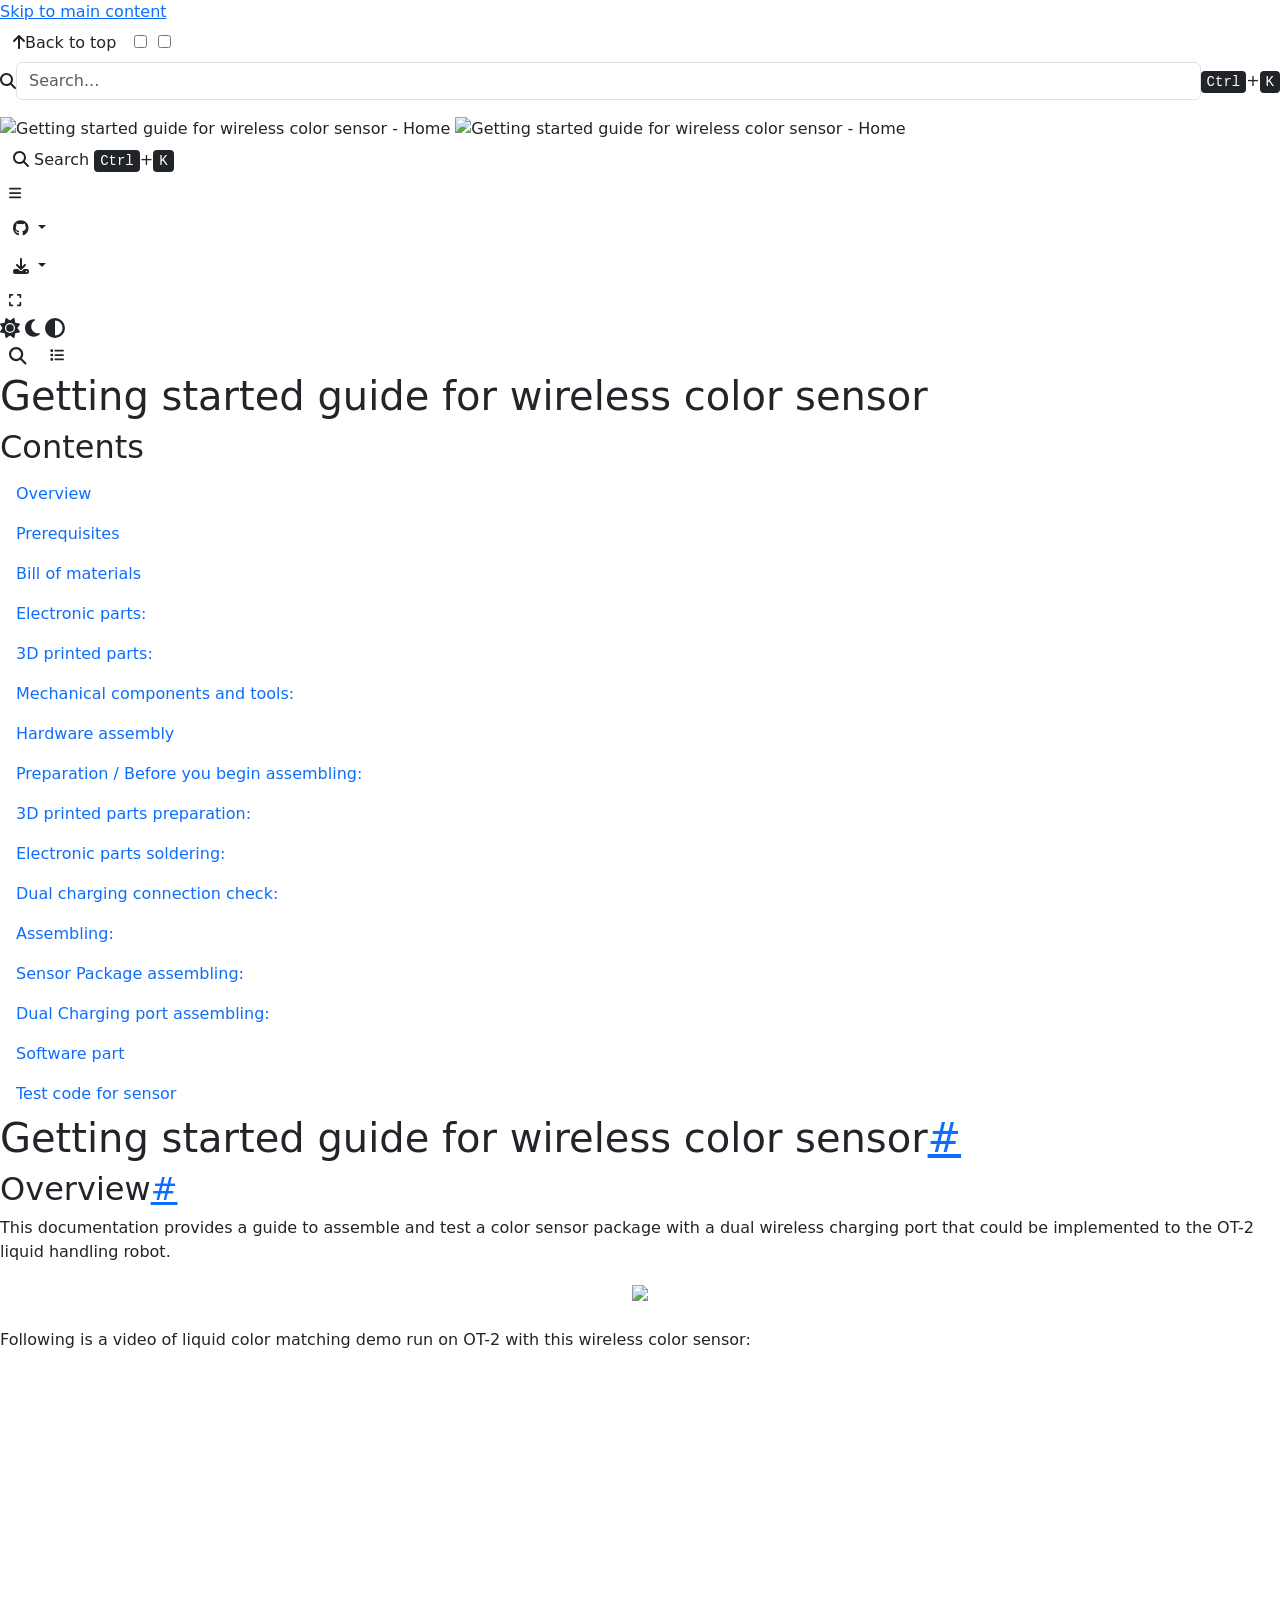
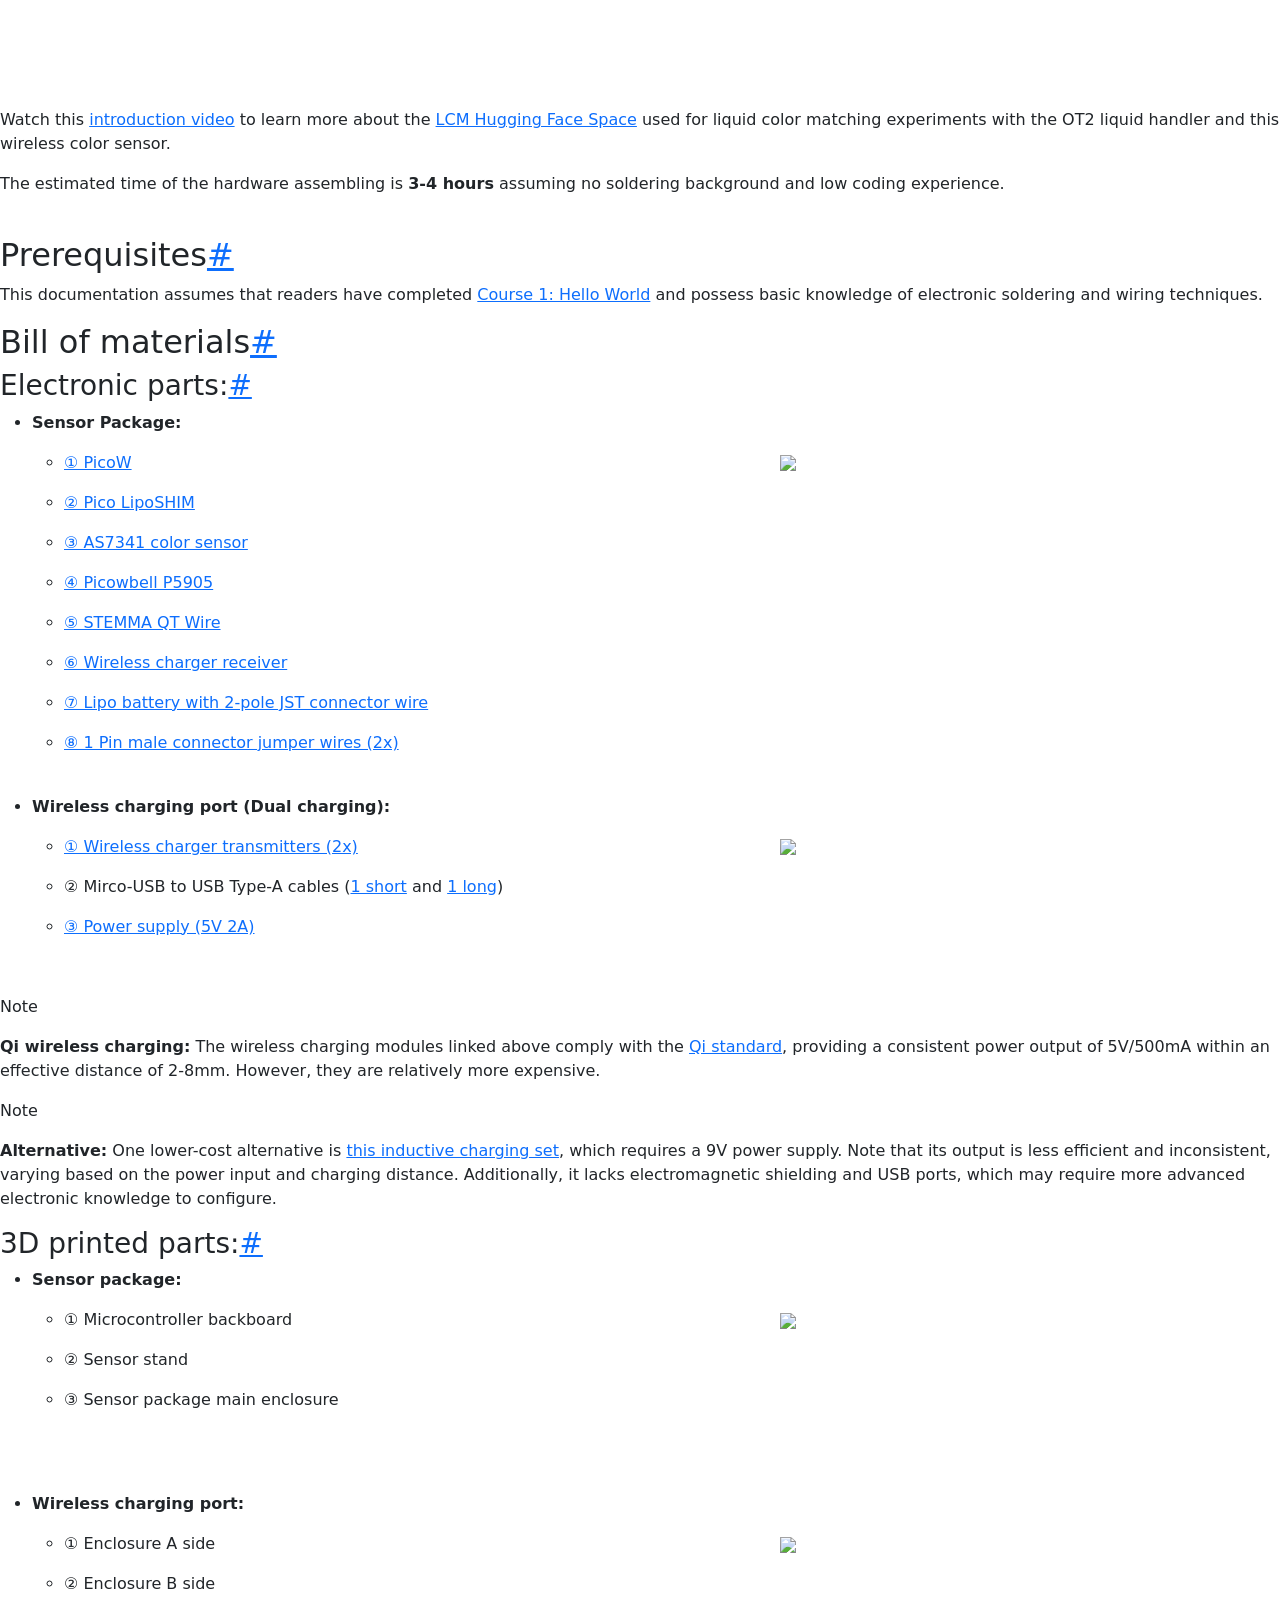
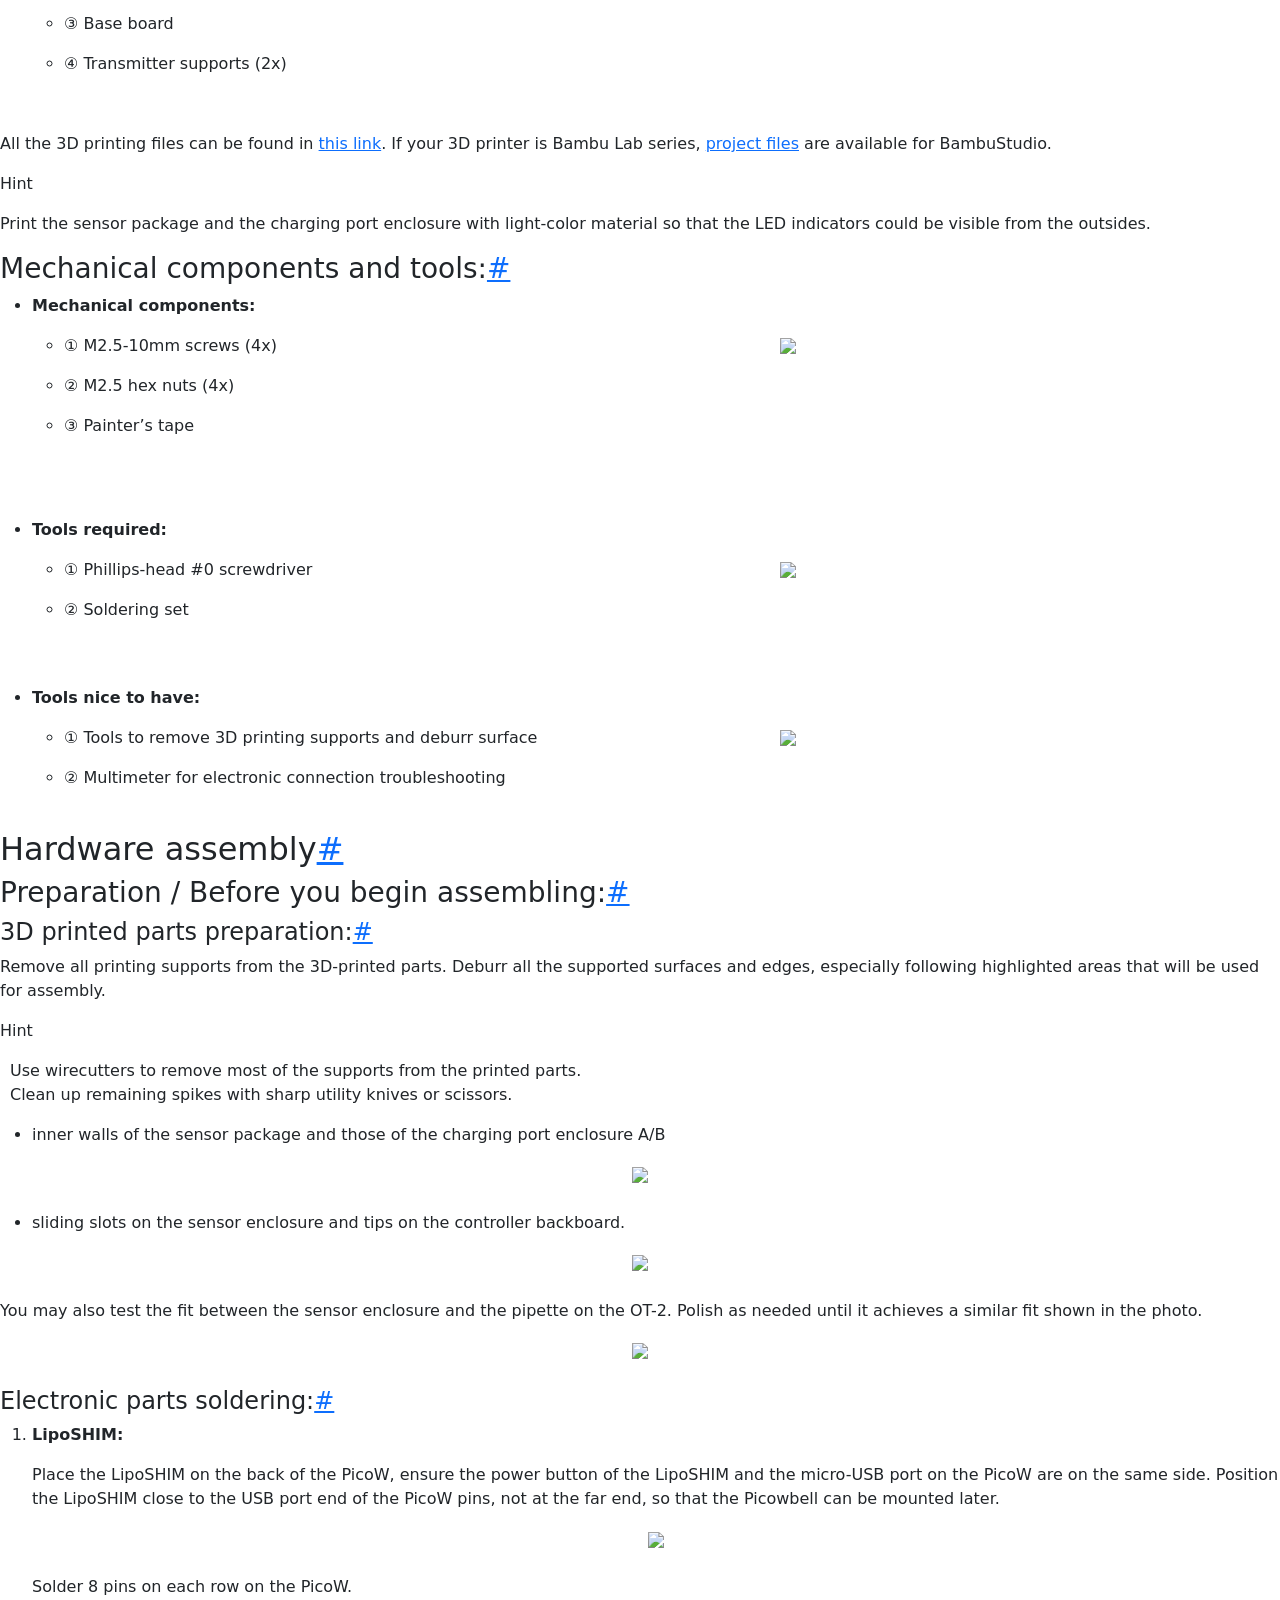
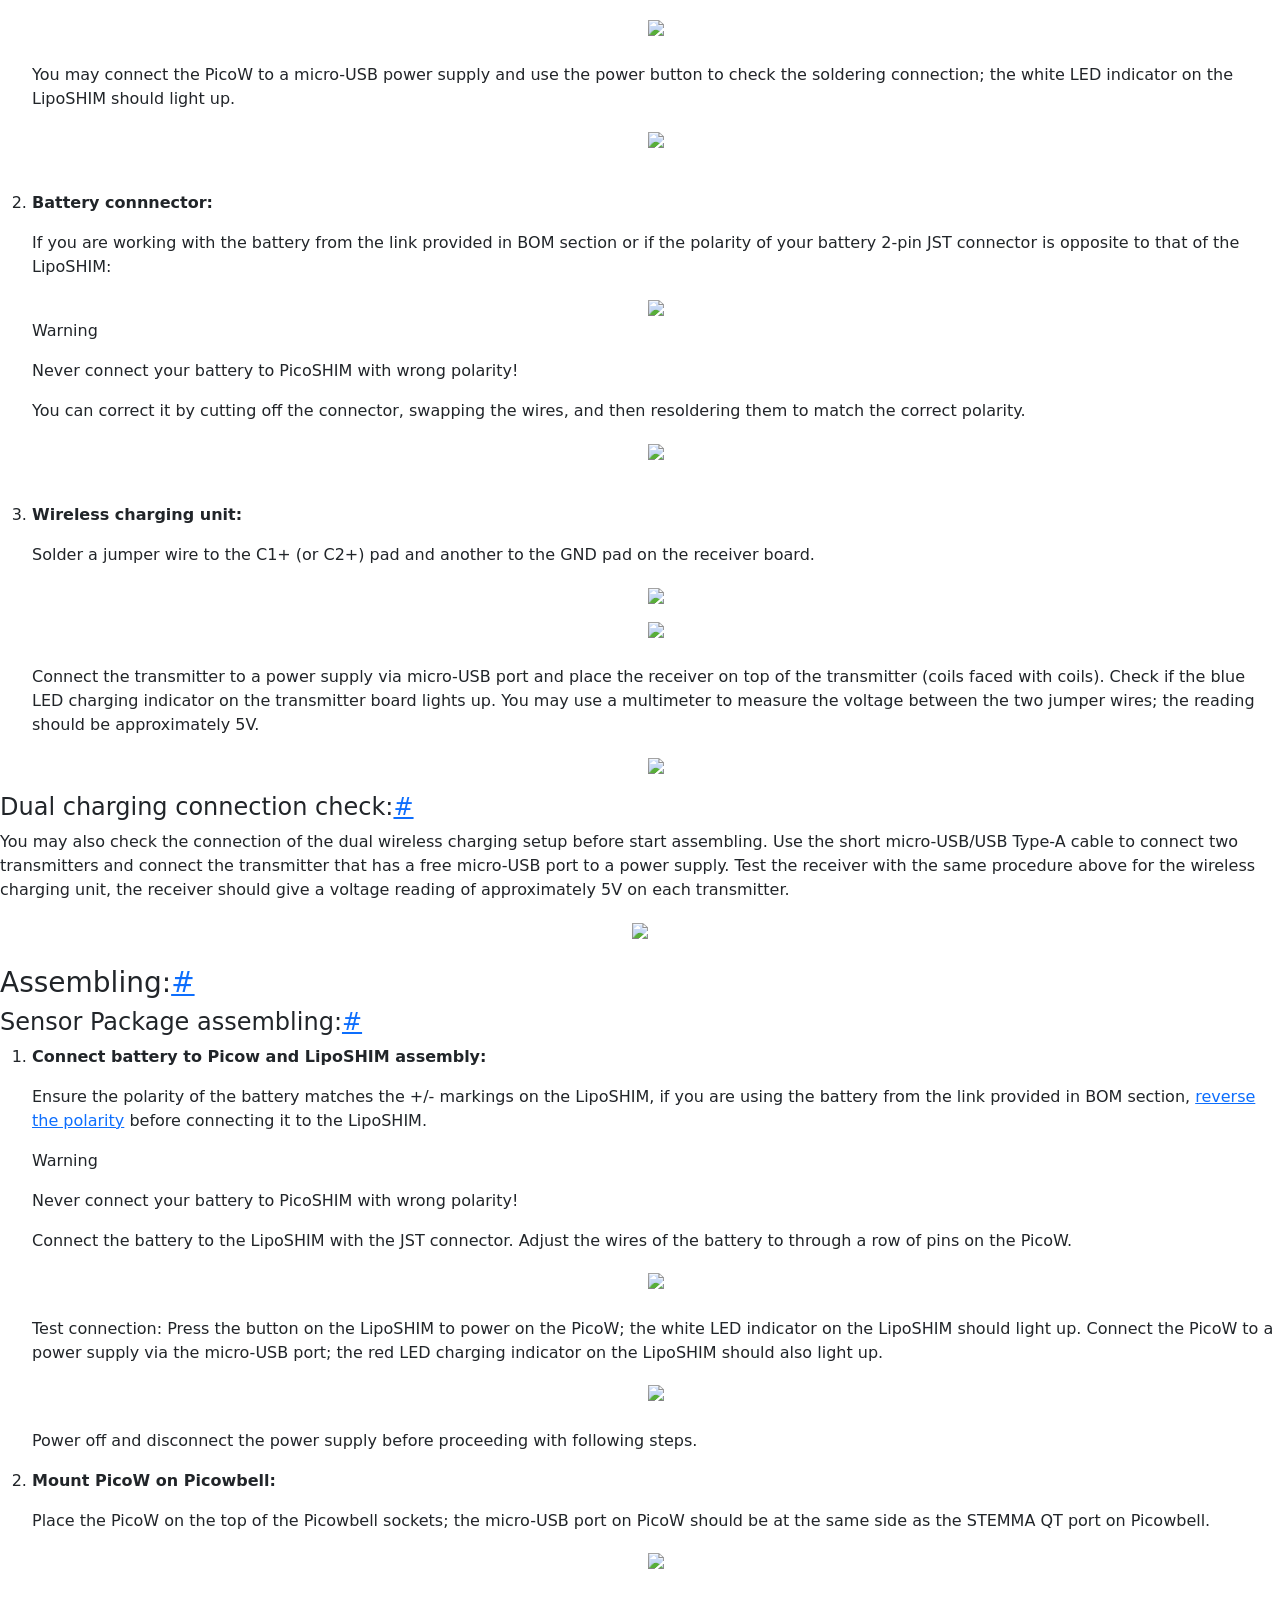
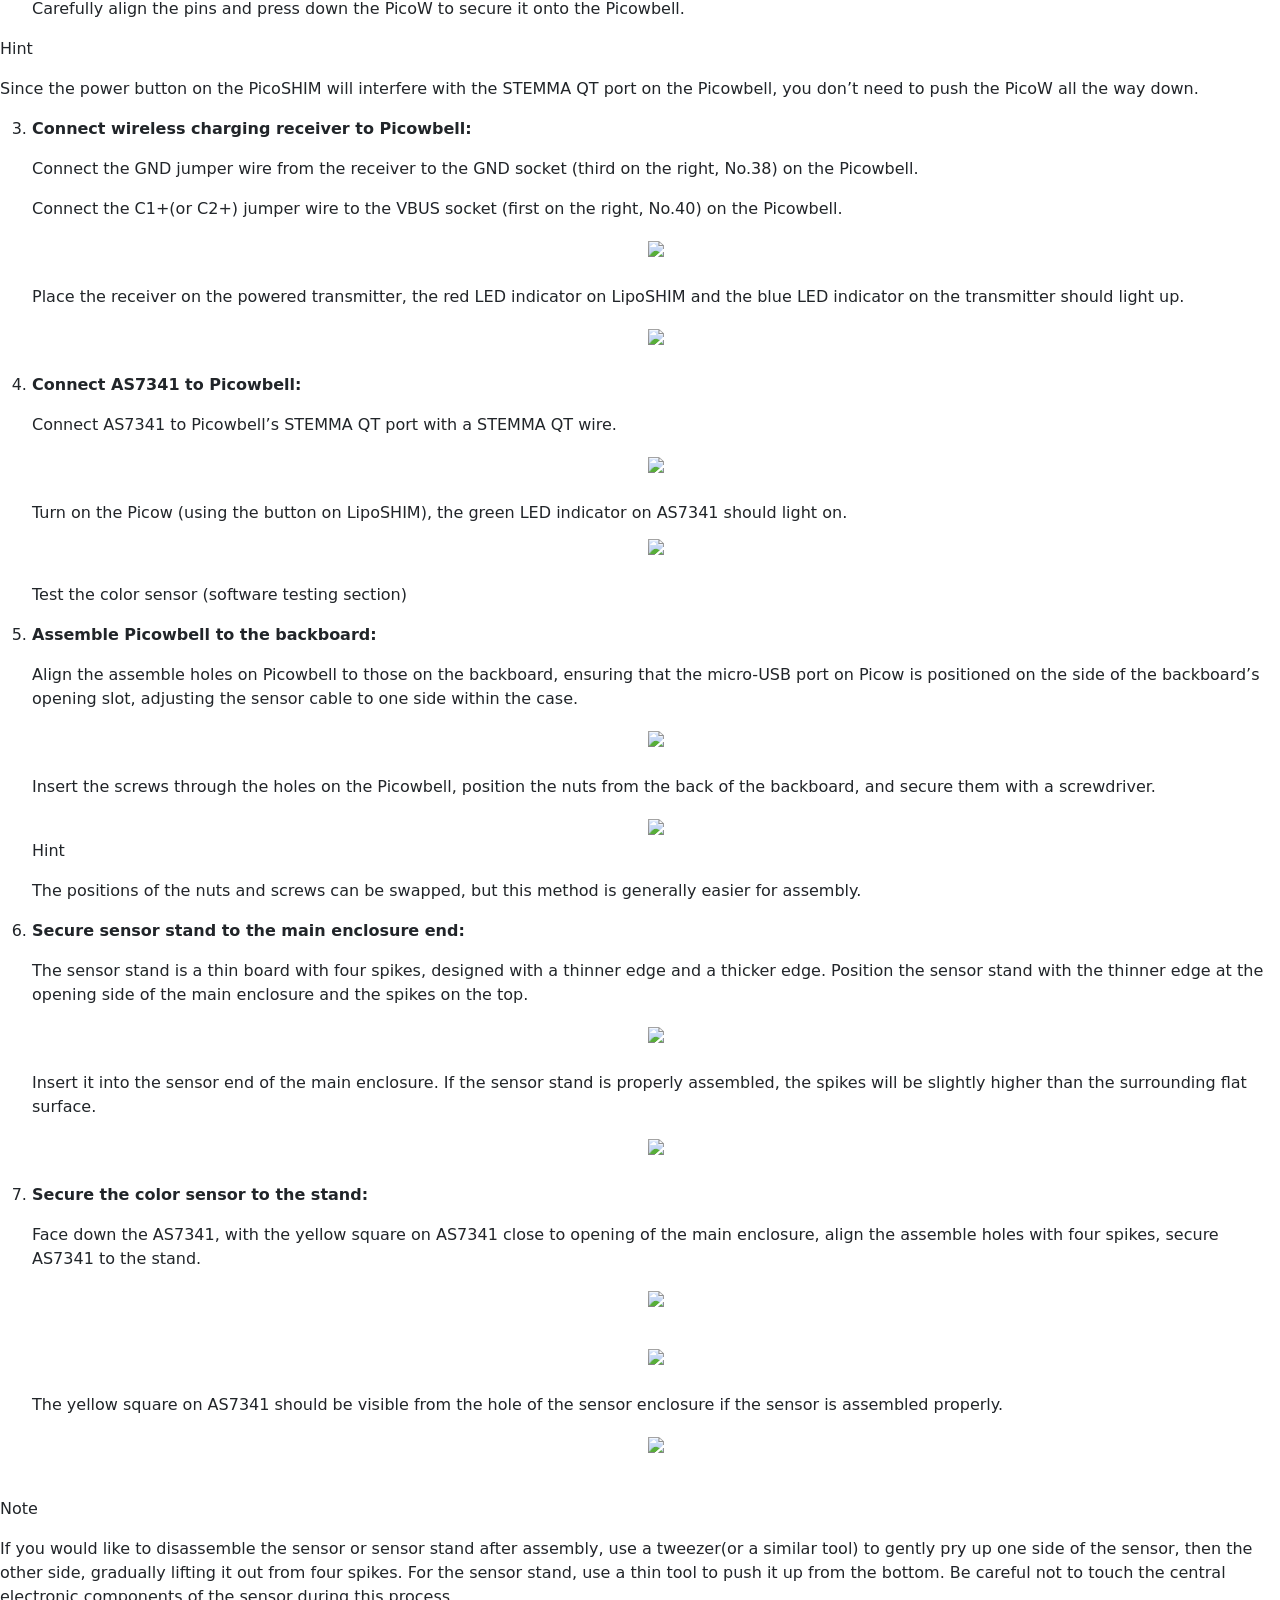
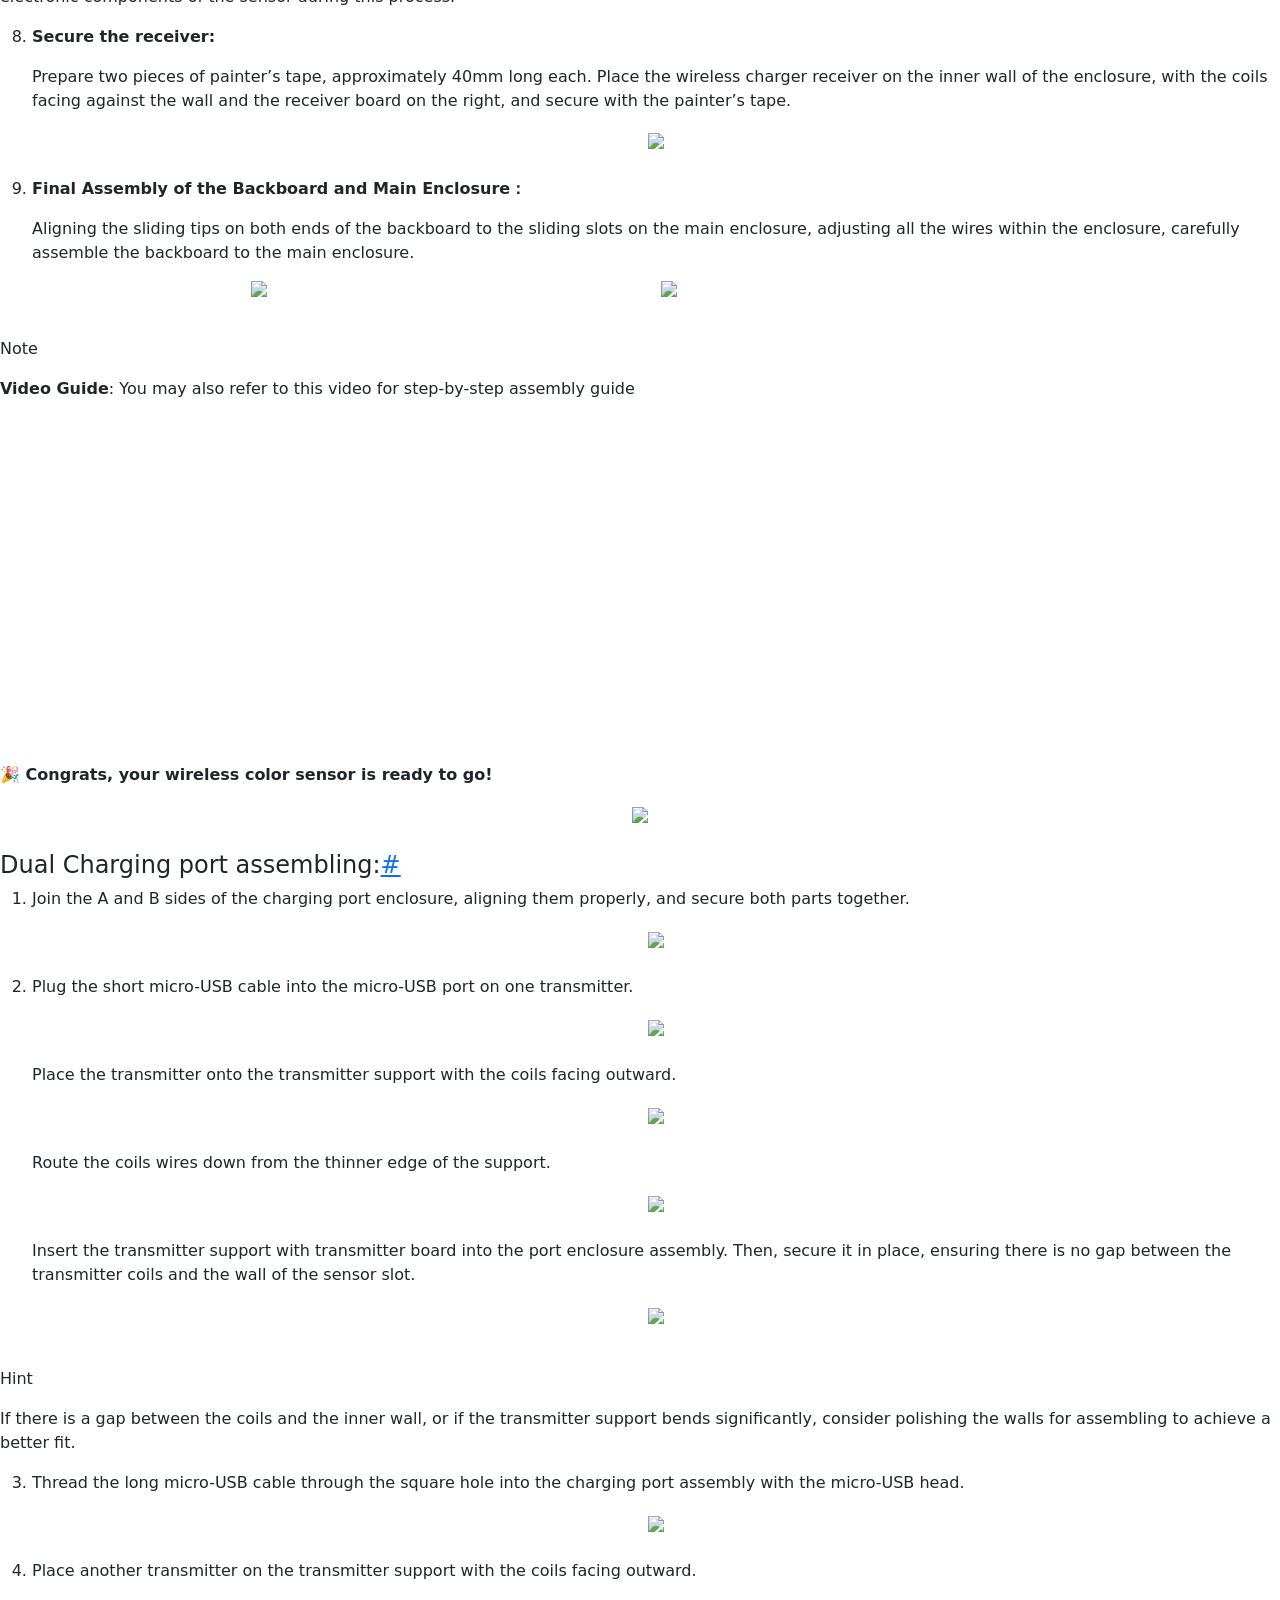
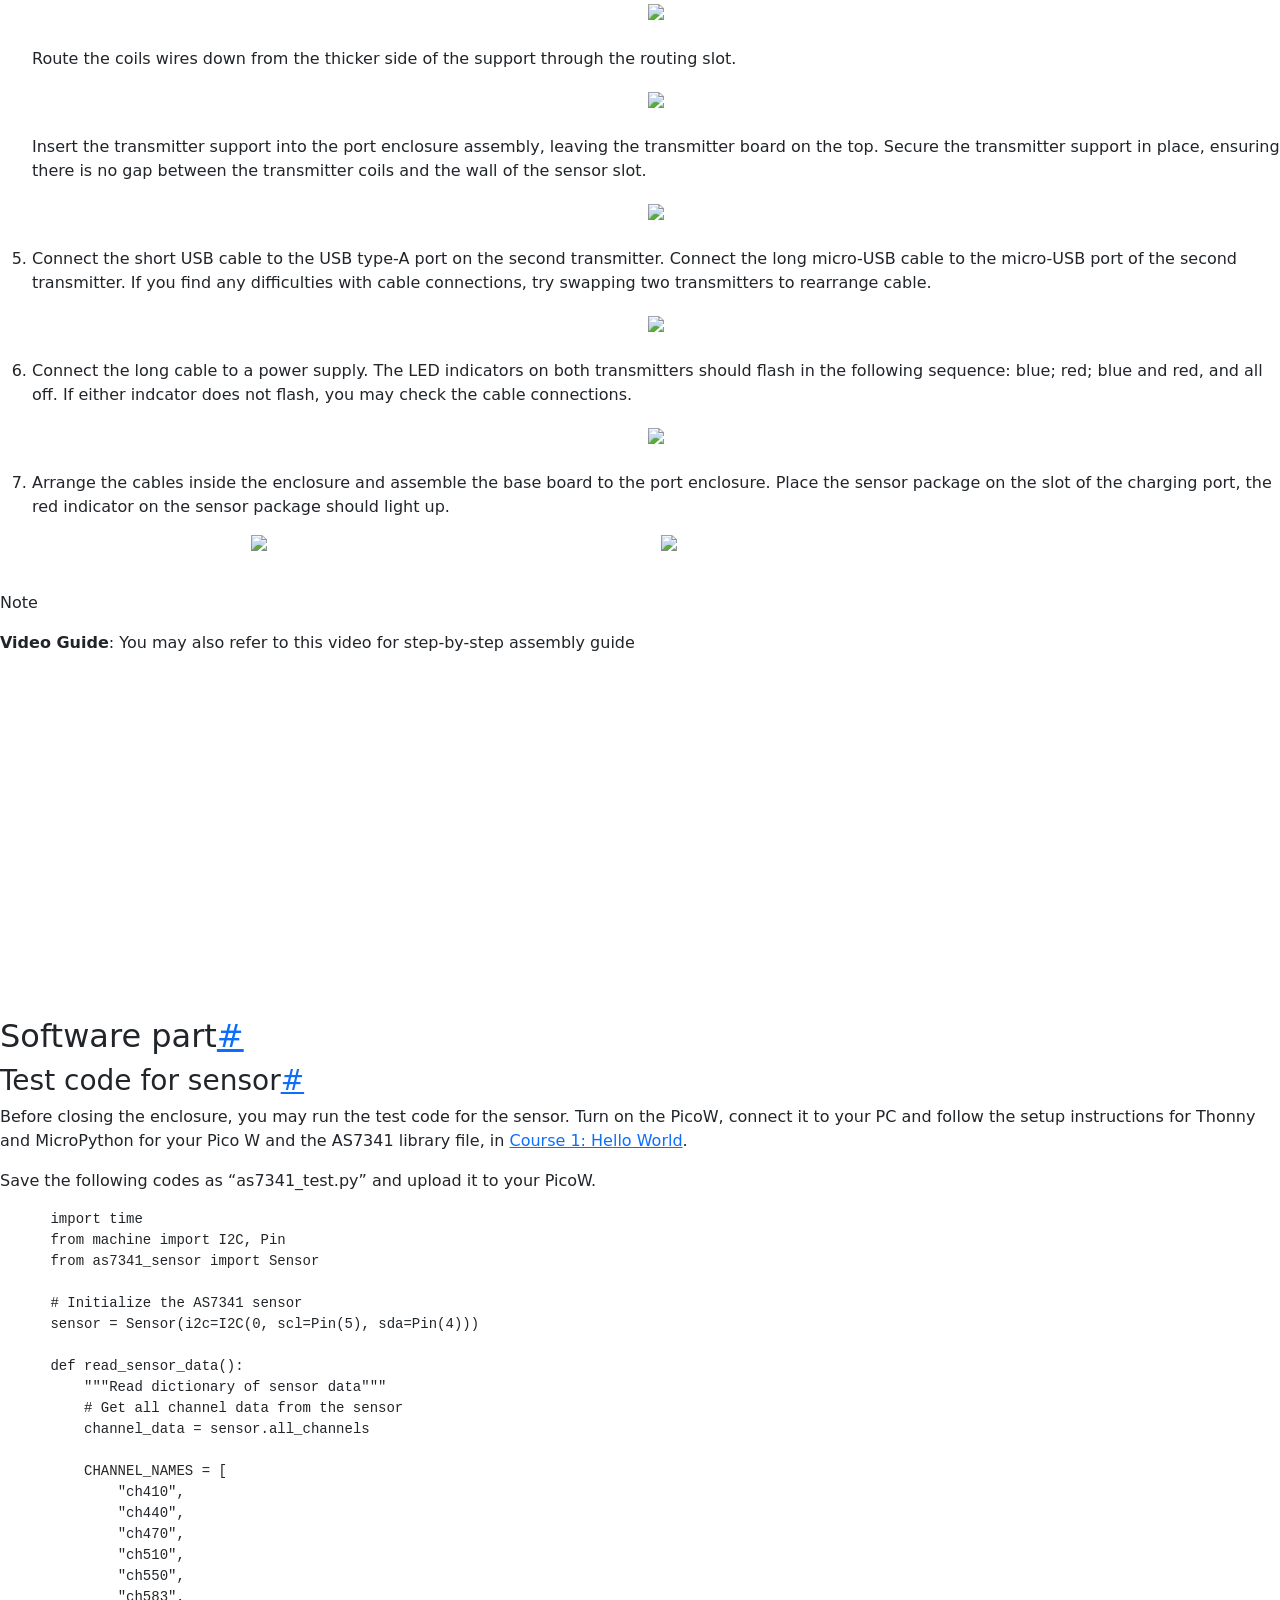
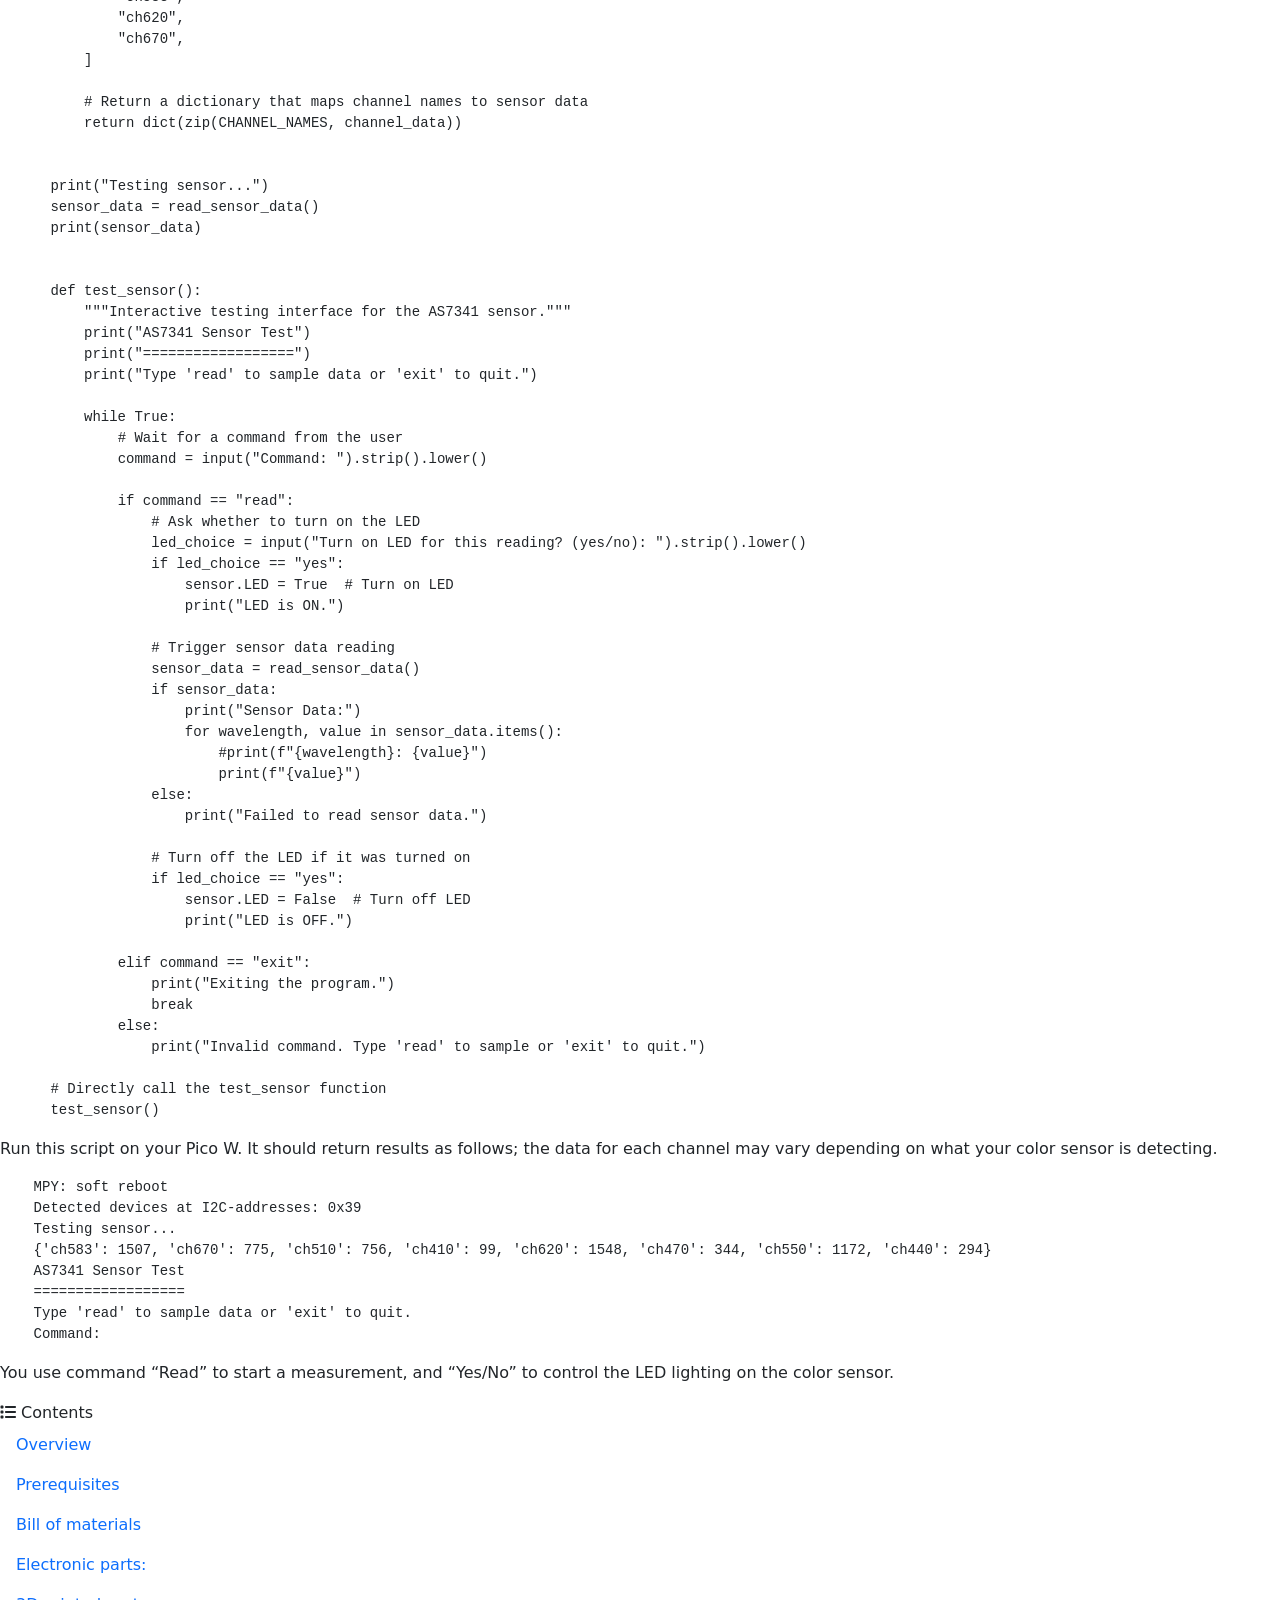
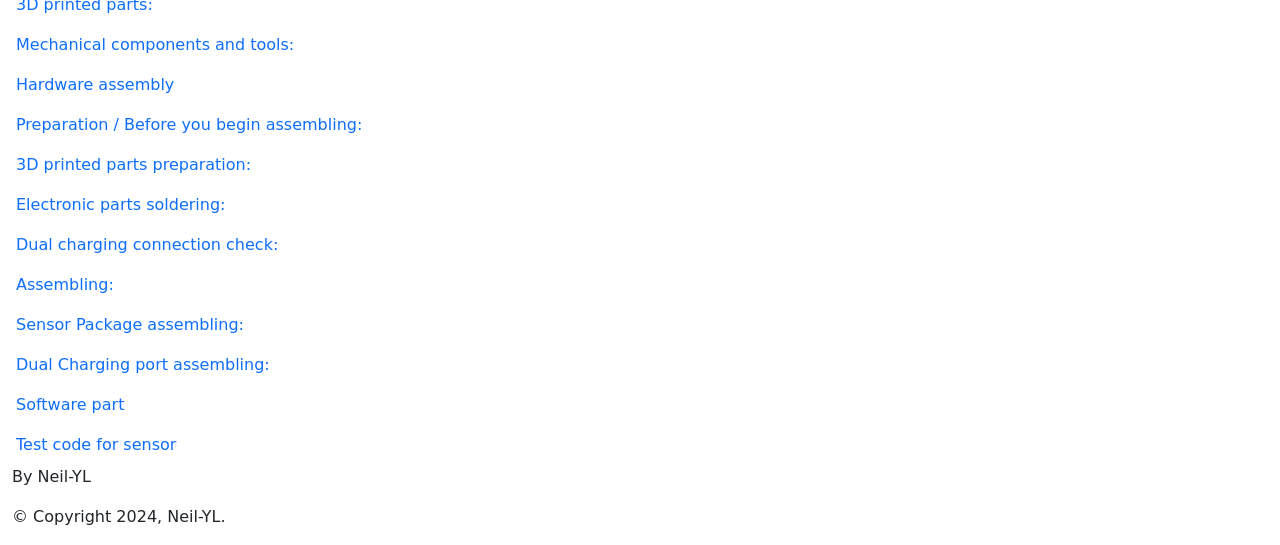
==== _build/html/index.html @ 1d005ba7 "Clarify LipoSHIM positioning in soldering instructions Add note that LipoSHIM should be positioned c" ====
<!DOCTYPE html>


<html lang="en" data-content_root="./" >

  <head>
    <meta charset="utf-8" />
    <meta name="viewport" content="width=device-width, initial-scale=1.0" /><meta name="viewport" content="width=device-width, initial-scale=1" />

    <title>Getting started guide for wireless color sensor &#8212; Getting started guide for wireless color sensor</title>
  
  
  
  <script data-cfasync="false">
    document.documentElement.dataset.mode = localStorage.getItem("mode") || "";
    document.documentElement.dataset.theme = localStorage.getItem("theme") || "";
  </script>
  
  <!-- Loaded before other Sphinx assets -->
  <link href="_static/styles/theme.css?digest=dfe6caa3a7d634c4db9b" rel="stylesheet" />
<link href="_static/styles/bootstrap.css?digest=dfe6caa3a7d634c4db9b" rel="stylesheet" />
<link href="_static/styles/pydata-sphinx-theme.css?digest=dfe6caa3a7d634c4db9b" rel="stylesheet" />

  
  <link href="_static/vendor/fontawesome/6.5.2/css/all.min.css?digest=dfe6caa3a7d634c4db9b" rel="stylesheet" />
  <link rel="preload" as="font" type="font/woff2" crossorigin href="_static/vendor/fontawesome/6.5.2/webfonts/fa-solid-900.woff2" />
<link rel="preload" as="font" type="font/woff2" crossorigin href="_static/vendor/fontawesome/6.5.2/webfonts/fa-brands-400.woff2" />
<link rel="preload" as="font" type="font/woff2" crossorigin href="_static/vendor/fontawesome/6.5.2/webfonts/fa-regular-400.woff2" />

    <link rel="stylesheet" type="text/css" href="_static/pygments.css?v=a746c00c" />
    <link rel="stylesheet" type="text/css" href="_static/styles/sphinx-book-theme.css?v=eba8b062" />
    <link rel="stylesheet" type="text/css" href="_static/custom.css?v=be722ba1" />
  
  <!-- Pre-loaded scripts that we'll load fully later -->
  <link rel="preload" as="script" href="_static/scripts/bootstrap.js?digest=dfe6caa3a7d634c4db9b" />
<link rel="preload" as="script" href="_static/scripts/pydata-sphinx-theme.js?digest=dfe6caa3a7d634c4db9b" />
  <script src="_static/vendor/fontawesome/6.5.2/js/all.min.js?digest=dfe6caa3a7d634c4db9b"></script>

    <script src="_static/documentation_options.js?v=9eb32ce0"></script>
    <script src="_static/doctools.js?v=fd6eb6e6"></script>
    <script src="_static/sphinx_highlight.js?v=6ffebe34"></script>
    <script src="_static/scripts/sphinx-book-theme.js?v=887ef09a"></script>
    <script>DOCUMENTATION_OPTIONS.pagename = 'index';</script>
    <link rel="index" title="Index" href="genindex.html" />
    <link rel="search" title="Search" href="search.html" />
<script defer data-domain="ac-training-lab.readthedocs.io" src="https://plausible.io/js/script.js"></script>

  </head>
  
  
  <body data-bs-spy="scroll" data-bs-target=".bd-toc-nav" data-offset="180" data-bs-root-margin="0px 0px -60%" data-default-mode="">

  
  
  <div id="pst-skip-link" class="skip-link d-print-none"><a href="#main-content">Skip to main content</a></div>
  
  <div id="pst-scroll-pixel-helper"></div>
  
  <button type="button" class="btn rounded-pill" id="pst-back-to-top">
    <i class="fa-solid fa-arrow-up"></i>Back to top</button>

  
  <input type="checkbox"
          class="sidebar-toggle"
          id="pst-primary-sidebar-checkbox"/>
  <label class="overlay overlay-primary" for="pst-primary-sidebar-checkbox"></label>
  
  <input type="checkbox"
          class="sidebar-toggle"
          id="pst-secondary-sidebar-checkbox"/>
  <label class="overlay overlay-secondary" for="pst-secondary-sidebar-checkbox"></label>
  
  <div class="search-button__wrapper">
    <div class="search-button__overlay"></div>
    <div class="search-button__search-container">
<form class="bd-search d-flex align-items-center"
      action="search.html"
      method="get">
  <i class="fa-solid fa-magnifying-glass"></i>
  <input type="search"
         class="form-control"
         name="q"
         id="search-input"
         placeholder="Search..."
         aria-label="Search..."
         autocomplete="off"
         autocorrect="off"
         autocapitalize="off"
         spellcheck="false"/>
  <span class="search-button__kbd-shortcut"><kbd class="kbd-shortcut__modifier">Ctrl</kbd>+<kbd>K</kbd></span>
</form></div>
  </div>

  <div class="pst-async-banner-revealer d-none">
  <aside id="bd-header-version-warning" class="d-none d-print-none" aria-label="Version warning"></aside>
</div>

  
    <header class="bd-header navbar navbar-expand-lg bd-navbar d-print-none">
    </header>
  

  <div class="bd-container">
    <div class="bd-container__inner bd-page-width">
      
      
      
        
      
      <div class="bd-sidebar-primary bd-sidebar">
        

  
  <div class="sidebar-header-items sidebar-primary__section">
    
    
    
    
  </div>
  
    <div class="sidebar-primary-items__start sidebar-primary__section">
        <div class="sidebar-primary-item">

  
    
  

<a class="navbar-brand logo" href="#">
  
  
  
  
  
    
    
      
    
    
    <img src="_static/Acceleration-Consortium-vectortunnel-colour.png" class="logo__image only-light" alt="Getting started guide for wireless color sensor - Home"/>
    <script>document.write(`<img src="_static/Acceleration-Consortium-vectortunnel-colour.png" class="logo__image only-dark" alt="Getting started guide for wireless color sensor - Home"/>`);</script>
  
  
</a></div>
        <div class="sidebar-primary-item">

 <script>
 document.write(`
   <button class="btn search-button-field search-button__button" title="Search" aria-label="Search" data-bs-placement="bottom" data-bs-toggle="tooltip">
    <i class="fa-solid fa-magnifying-glass"></i>
    <span class="search-button__default-text">Search</span>
    <span class="search-button__kbd-shortcut"><kbd class="kbd-shortcut__modifier">Ctrl</kbd>+<kbd class="kbd-shortcut__modifier">K</kbd></span>
   </button>
 `);
 </script></div>
        <div class="sidebar-primary-item"><nav class="bd-links bd-docs-nav" aria-label="Main">
    <div class="bd-toc-item navbar-nav active">
        
    </div>
</nav></div>
    </div>
  
  
  <div class="sidebar-primary-items__end sidebar-primary__section">
  </div>
  
  <div id="rtd-footer-container"></div>


      </div>
      
      <main id="main-content" class="bd-main" role="main">
        
        

<div class="sbt-scroll-pixel-helper"></div>

          <div class="bd-content">
            <div class="bd-article-container">
              
              <div class="bd-header-article d-print-none">
<div class="header-article-items header-article__inner">
  
    <div class="header-article-items__start">
      
        <div class="header-article-item"><button class="sidebar-toggle primary-toggle btn btn-sm" title="Toggle primary sidebar" data-bs-placement="bottom" data-bs-toggle="tooltip">
  <span class="fa-solid fa-bars"></span>
</button></div>
      
    </div>
  
  
    <div class="header-article-items__end">
      
        <div class="header-article-item">

<div class="article-header-buttons">





<div class="dropdown dropdown-source-buttons">
  <button class="btn dropdown-toggle" type="button" data-bs-toggle="dropdown" aria-expanded="false" aria-label="Source repositories">
    <i class="fab fa-github"></i>
  </button>
  <ul class="dropdown-menu">
      
      
      
      <li><a href="https://github.com/AccelerationConsortium/wireless-color-sensor" target="_blank"
   class="btn btn-sm btn-source-repository-button dropdown-item"
   title="Source repository"
   data-bs-placement="left" data-bs-toggle="tooltip"
>
  

<span class="btn__icon-container">
  <i class="fab fa-github"></i>
  </span>
<span class="btn__text-container">Repository</span>
</a>
</li>
      
      
      
      
      <li><a href="https://github.com/AccelerationConsortium/wireless-color-sensor/blob/main/./index.md?plain=1" target="_blank"
   class="btn btn-sm btn-source-file-button dropdown-item"
   title="Show source"
   data-bs-placement="left" data-bs-toggle="tooltip"
>
  

<span class="btn__icon-container">
  <i class="fas fa-code"></i>
  </span>
<span class="btn__text-container">Show source</span>
</a>
</li>
      
      
      
      
      <li><a href="https://github.com/AccelerationConsortium/wireless-color-sensor/edit/main/./index.md" target="_blank"
   class="btn btn-sm btn-source-edit-button dropdown-item"
   title="Suggest edit"
   data-bs-placement="left" data-bs-toggle="tooltip"
>
  

<span class="btn__icon-container">
  <i class="fas fa-pencil-alt"></i>
  </span>
<span class="btn__text-container">Suggest edit</span>
</a>
</li>
      
      
      
      
      <li><a href="https://github.com/AccelerationConsortium/wireless-color-sensor/issues/new?title=Issue%20on%20page%20%2Findex.html&body=Your%20issue%20content%20here." target="_blank"
   class="btn btn-sm btn-source-issues-button dropdown-item"
   title="Open an issue"
   data-bs-placement="left" data-bs-toggle="tooltip"
>
  

<span class="btn__icon-container">
  <i class="fas fa-lightbulb"></i>
  </span>
<span class="btn__text-container">Open issue</span>
</a>
</li>
      
  </ul>
</div>






<div class="dropdown dropdown-download-buttons">
  <button class="btn dropdown-toggle" type="button" data-bs-toggle="dropdown" aria-expanded="false" aria-label="Download this page">
    <i class="fas fa-download"></i>
  </button>
  <ul class="dropdown-menu">
      
      
      
      <li><a href="_sources/index.md" target="_blank"
   class="btn btn-sm btn-download-source-button dropdown-item"
   title="Download source file"
   data-bs-placement="left" data-bs-toggle="tooltip"
>
  

<span class="btn__icon-container">
  <i class="fas fa-file"></i>
  </span>
<span class="btn__text-container">.md</span>
</a>
</li>
      
      
      
      
      <li>
<button onclick="window.print()"
  class="btn btn-sm btn-download-pdf-button dropdown-item"
  title="Print to PDF"
  data-bs-placement="left" data-bs-toggle="tooltip"
>
  

<span class="btn__icon-container">
  <i class="fas fa-file-pdf"></i>
  </span>
<span class="btn__text-container">.pdf</span>
</button>
</li>
      
  </ul>
</div>




<button onclick="toggleFullScreen()"
  class="btn btn-sm btn-fullscreen-button"
  title="Fullscreen mode"
  data-bs-placement="bottom" data-bs-toggle="tooltip"
>
  

<span class="btn__icon-container">
  <i class="fas fa-expand"></i>
  </span>

</button>



<script>
document.write(`
  <button class="btn btn-sm nav-link pst-navbar-icon theme-switch-button" title="light/dark" aria-label="light/dark" data-bs-placement="bottom" data-bs-toggle="tooltip">
    <i class="theme-switch fa-solid fa-sun fa-lg" data-mode="light"></i>
    <i class="theme-switch fa-solid fa-moon fa-lg" data-mode="dark"></i>
    <i class="theme-switch fa-solid fa-circle-half-stroke fa-lg" data-mode="auto"></i>
  </button>
`);
</script>


<script>
document.write(`
  <button class="btn btn-sm pst-navbar-icon search-button search-button__button" title="Search" aria-label="Search" data-bs-placement="bottom" data-bs-toggle="tooltip">
    <i class="fa-solid fa-magnifying-glass fa-lg"></i>
  </button>
`);
</script>
<button class="sidebar-toggle secondary-toggle btn btn-sm" title="Toggle secondary sidebar" data-bs-placement="bottom" data-bs-toggle="tooltip">
    <span class="fa-solid fa-list"></span>
</button>
</div></div>
      
    </div>
  
</div>
</div>
              
              

<div id="jb-print-docs-body" class="onlyprint">
    <h1>Getting started guide for wireless color sensor</h1>
    <!-- Table of contents -->
    <div id="print-main-content">
        <div id="jb-print-toc">
            
            <div>
                <h2> Contents </h2>
            </div>
            <nav aria-label="Page">
                <ul class="visible nav section-nav flex-column">
<li class="toc-h2 nav-item toc-entry"><a class="reference internal nav-link" href="#overview">Overview</a></li>
<li class="toc-h2 nav-item toc-entry"><a class="reference internal nav-link" href="#prerequisites">Prerequisites</a></li>
<li class="toc-h2 nav-item toc-entry"><a class="reference internal nav-link" href="#bill-of-materials">Bill of materials</a><ul class="nav section-nav flex-column">
<li class="toc-h3 nav-item toc-entry"><a class="reference internal nav-link" href="#electronic-parts">Electronic parts:</a></li>
<li class="toc-h3 nav-item toc-entry"><a class="reference internal nav-link" href="#d-printed-parts">3D printed parts:</a></li>
<li class="toc-h3 nav-item toc-entry"><a class="reference internal nav-link" href="#mechanical-components-and-tools">Mechanical components and tools:</a></li>
</ul>
</li>
<li class="toc-h2 nav-item toc-entry"><a class="reference internal nav-link" href="#hardware-assembly">Hardware assembly</a><ul class="nav section-nav flex-column">
<li class="toc-h3 nav-item toc-entry"><a class="reference internal nav-link" href="#preparation-before-you-begin-assembling">Preparation / Before you begin assembling:</a><ul class="nav section-nav flex-column">
<li class="toc-h4 nav-item toc-entry"><a class="reference internal nav-link" href="#d-printed-parts-preparation">3D printed parts preparation:</a></li>
<li class="toc-h4 nav-item toc-entry"><a class="reference internal nav-link" href="#electronic-parts-soldering">Electronic parts soldering:</a></li>
<li class="toc-h4 nav-item toc-entry"><a class="reference internal nav-link" href="#dual-charging-connection-check">Dual charging connection check:</a></li>
</ul>
</li>
<li class="toc-h3 nav-item toc-entry"><a class="reference internal nav-link" href="#assembling">Assembling:</a><ul class="nav section-nav flex-column">
<li class="toc-h4 nav-item toc-entry"><a class="reference internal nav-link" href="#sensor-package-assembling">Sensor Package assembling:</a></li>
<li class="toc-h4 nav-item toc-entry"><a class="reference internal nav-link" href="#dual-charging-port-assembling">Dual Charging port assembling:</a></li>
</ul>
</li>
</ul>
</li>
<li class="toc-h2 nav-item toc-entry"><a class="reference internal nav-link" href="#software-part">Software part</a><ul class="nav section-nav flex-column">
<li class="toc-h3 nav-item toc-entry"><a class="reference internal nav-link" href="#test-code-for-sensor">Test code for sensor</a></li>
</ul>
</li>
</ul>
            </nav>
        </div>
    </div>
</div>

              
                
<div id="searchbox"></div>
                <article class="bd-article">
                  
  <section class="tex2jax_ignore mathjax_ignore" id="getting-started-guide-for-wireless-color-sensor">
<h1>Getting started guide for wireless color sensor<a class="headerlink" href="#getting-started-guide-for-wireless-color-sensor" title="Link to this heading">#</a></h1>
<section id="overview">
<h2>Overview<a class="headerlink" href="#overview" title="Link to this heading">#</a></h2>
<p>This documentation provides a guide to assemble and test a color sensor package with a dual wireless charging port that could be implemented to the OT-2 liquid handling robot.</p>
   <div style="text-align: center; margin-top: 10px;">
      <img src="_static/images/Wireless-color-sensor-in-OT-2.png" width="500">
  </div>
<br>
Following is a video of liquid color matching demo run on OT-2 with this wireless color sensor:
<div style="text-align: center; margin-top: 10px;">
  <iframe width="560" height="315"
          src="https://www.youtube.com/embed/Ql7_V_8dtdw?rel=0"
          title="YouTube video player"
          frameborder="0"
          allow="accelerometer; autoplay; clipboard-write; encrypted-media; gyroscope; picture-in-picture; web-share"
          allowfullscreen>
  </iframe>
</div>
<br>
<p>Watch this <a class="reference external" href="https://www.youtube.com/watch?v=9EcxYCiEJx0">introduction video</a> to learn more about the <a class="reference external" href="https://huggingface.co/spaces/AccelerationConsortium/OT-2-LCM">LCM Hugging Face Space</a> used for liquid color matching experiments with the OT2 liquid handler and this wireless color sensor.</p>
<p>The estimated time of the hardware assembling is <strong>3-4 hours</strong> assuming no soldering background and low coding experience.</p>
<br>
</section>
<section id="prerequisites">
<h2>Prerequisites<a class="headerlink" href="#prerequisites" title="Link to this heading">#</a></h2>
<p>This documentation assumes that readers have completed <a class="reference external" href="https://ac-microcourses.readthedocs.io/en/latest/courses/hello-world/index.html#">Course 1: Hello World</a> and possess basic knowledge of electronic soldering and wiring techniques.
<br></p>
</section>
<section id="bill-of-materials">
<h2>Bill of materials<a class="headerlink" href="#bill-of-materials" title="Link to this heading">#</a></h2>
<section id="electronic-parts">
<h3>Electronic parts:<a class="headerlink" href="#electronic-parts" title="Link to this heading">#</a></h3>
<ul>
<li><p><strong>Sensor Package:</strong></p>
<div style="float: right; margin-left: 10px; width: 500px;">
  <img src="_static/images/Electronic-parts-sensor.png" width="500">
</div>
<ul class="simple">
<li><p><a class="reference external" href="https://www.digikey.com/en/products/detail/raspberry-pi/SC0919/18713315"><span class="color-red">① PicoW</span></a></p></li>
<li><p><a class="reference external" href="https://www.digikey.com/en/products/detail/pimoroni-ltd/PIM557/15851380"><span class="color-blue">② Pico LipoSHIM</span></a></p></li>
<li><p><a class="reference external" href="https://www.digikey.com/en/products/detail/adafruit-industries-llc/4698/13162109"><span class="color-magenta">③ AS7341 color sensor</span></a></p></li>
<li><p><a class="reference external" href="https://www.digikey.com/en/products/detail/adafruit-industries-llc/5905/22596390"><span class="color-orange">④ Picowbell P5905</span></a></p></li>
<li><p><a class="reference external" href="https://www.digikey.com/en/products/detail/sparkfun-electronics/PRT-17258/13629029"><span class="color-purple">⑤ STEMMA QT Wire</span></a></p></li>
<li><p><a class="reference external" href="https://www.digikey.ca/en/products/detail/adafruit-industries-llc/2162/6827104"><span class="color-green">⑥ Wireless charger receiver</span></a></p></li>
<li><p><a class="reference external" href="https://www.amazon.ca/EEMB-Battery-Rechargeable-Lithium-Connector/dp/B08FD3V6TF/"><span class="color-yellow">⑦ Lipo battery with 2-pole JST connector wire</span></a></p></li>
<li><p><a class="reference external" href="https://www.digikey.ca/en/products/detail/adafruit-industries-llc/4482/11594500"><span class="color-cyan">⑧ 1 Pin male connector jumper wires (2x)</span></a></p></li>
</ul>
</li>
</ul>
   <br style="clear: both;"> 
<ul>
<li><p><strong>Wireless charging port (Dual charging):</strong></p>
<div style="float: right; margin-left: 10px; width: 500px;">
  <img src="_static/images/Electronic-parts-charging.png" width="500">
</div>
<ul class="simple">
<li><p><a class="reference external" href="https://www.digikey.ca/en/products/detail/adafruit-industries-llc/1901/5629432"><span class="color-red">① Wireless charger transmitters (2x) </span></a></p></li>
<li><p><span class="color-orange"> ② Mirco-USB to USB Type-A cables (<a class="reference external" href="https://www.amazon.ca/gp/product/B073PQWY2B/">1 short</a> and <a class="reference external" href="https://www.digikey.ca/en/products/detail/stewart-connector/SC-2AMK003F/8544577">1 long</a>) </span></p></li>
<li><p><a class="reference external" href="https://www.digikey.ca/en/products/detail/xp-power/VEL05US050-US-BB/5023710"><span class="color-blue">③ Power supply (5V 2A) </span></a></p></li>
</ul>
<br style="clear: both;"> 
</li>
</ul>
<div class="admonition note">
<p class="admonition-title">Note</p>
<p><strong>Qi wireless charging:</strong>
The wireless charging modules linked above comply with the <a class="reference external" href="https://en.wikipedia.org/wiki/Qi_(standard)">Qi standard</a>, providing a consistent power output of 5V/500mA within an effective distance of 2-8mm. However, they are relatively more expensive.</p>
</div>
<div class="admonition note">
<p class="admonition-title">Note</p>
<p><strong>Alternative:</strong>
One lower-cost alternative is <a class="reference external" href="https://www.adafruit.com/product/1459">this inductive charging set</a>, which requires a 9V power supply. Note that its output is less efficient and inconsistent, varying based on the power input and charging distance. Additionally, it lacks electromagnetic shielding and USB ports, which may require more advanced electronic knowledge to configure.</p>
</div>
</section>
<section id="d-printed-parts">
<h3>3D printed parts:<a class="headerlink" href="#d-printed-parts" title="Link to this heading">#</a></h3>
<ul>
<li><p><strong>Sensor package:</strong></p>
 <div style="float: right; margin-left: 10px; width: 500px;">
  <img src="_static/images/Printed-parts-sensor.png" width="500">
 </div>
<ul class="simple">
<li><p><span class="color-red">① Microcontroller backboard</span></p></li>
<li><p><span class="color-orange">② Sensor stand</span></p></li>
<li><p><span class="color-blue">③ Sensor package main enclosure</span></p></li>
</ul>
<br style="clear: both;"> 
</li>
</ul>
  <br>
<ul>
<li><p><strong>Wireless charging port:</strong></p>
 <div style="float: right; margin-left: 10px; width: 500px;">
  <img src="_static/images/Printed-parts-charging.png" width="500">
 </div>
<ul class="simple">
<li><p><span class="color-red">① Enclosure A side</span></p></li>
<li><p><span class="color-orange">② Enclosure B side</span></p></li>
<li><p><span class="color-blue">③ Base board</span></p></li>
<li><p><span class="color-magenta">④ Transmitter supports (2x) </span></p></li>
</ul>
<br style="clear: both;"> 
</li>
</ul>
<p>All the 3D printing files can be found in <a class="reference external" href="https://github.com/Neil-YL/wireless-color-sensor/tree/07829dd6418d59315a7711e57d3ba6ff898b8a76/CAD-File/STEP">this link</a>. If your 3D printer is Bambu Lab series, <a class="reference external" href="https://github.com/Neil-YL/wireless-color-sensor/tree/c080448a7fcbc0e26ace216282e9614ede66aa17/CAD-File/BamBu-File">project files</a> are available for BambuStudio.</p>
<div class="admonition hint">
<p class="admonition-title">Hint</p>
<p>Print the sensor package and the charging port enclosure with light-color material so that the LED indicators could be visible from the outsides.</p>
</div>
</section>
<section id="mechanical-components-and-tools">
<h3>Mechanical components and tools:<a class="headerlink" href="#mechanical-components-and-tools" title="Link to this heading">#</a></h3>
<ul>
<li><p><strong>Mechanical components:</strong></p>
 <div style="float: right; margin-left: 10px; width: 500px;">
  <img src="_static/images/Mechanical-Components.png" width="500">
 </div>
<ul class="simple">
<li><p><span class="color-red">① M2.5-10mm screws (4x)</span></p></li>
<li><p><span class="color-orange">② M2.5 hex nuts (4x)</span></p></li>
<li><p><span class="color-blue">③ Painter’s tape</span></p></li>
</ul>
<br style="clear: both;"> 
</li>
</ul>
 <br>
<ul>
<li><p><strong>Tools required:</strong></p>
 <div style="float: right; margin-left: 10px; width: 500px;">
  <img src="_static/images/Tools-required.png" width="500">
 </div>
<ul class="simple">
<li><p><span class="color-red">① Phillips-head #0 screwdriver</span></p></li>
<li><p><span class="color-blue">② Soldering set</span></p></li>
</ul>
</li>
</ul>
  <br style="clear: both;"> 
 <br>
<ul>
<li><p><strong>Tools nice to have:</strong></p>
 <div style="float: right; margin-left: 10px; width: 500px;">
  <img src="_static/images/Tools-nice-to-have.png" width="500">
 </div>
<ul class="simple">
<li><p><span class="color-red">① Tools to remove 3D printing supports and deburr surface</span></p></li>
<li><p><span class="color-blue">② Multimeter for electronic connection troubleshooting</span></p></li>
</ul>
</li>
</ul>
  <br style="clear: both;"> 
</section>
</section>
<section id="hardware-assembly">
<h2>Hardware assembly<a class="headerlink" href="#hardware-assembly" title="Link to this heading">#</a></h2>
<section id="preparation-before-you-begin-assembling">
<h3>Preparation / Before you begin assembling:<a class="headerlink" href="#preparation-before-you-begin-assembling" title="Link to this heading">#</a></h3>
<section id="d-printed-parts-preparation">
<h4>3D printed parts preparation:<a class="headerlink" href="#d-printed-parts-preparation" title="Link to this heading">#</a></h4>
<p>Remove all printing supports from the 3D-printed parts. Deburr all the supported surfaces and edges, especially following highlighted areas that will be used for assembly.</p>
<div class="admonition hint">
<p class="admonition-title">Hint</p>
<p><span style="padding-left: 10px;">Use wirecutters to remove most of the supports from the printed parts.</span><br />
<span style="padding-left: 10px;">Clean up remaining spikes with sharp utility knives or scissors.</span></p>
</div>
<ul class="simple">
<li><p><span class="color-red">inner walls of the sensor package</span> and <span class="color-orange">those of the charging port enclosure A/B</span></p></li>
</ul>
  <div style="text-align: center; margin-top: 10px;">
    <img src="_static/images/inner-wall.png" style="width: 500px;">
  </div>
  <br>
<ul class="simple">
<li><p><span class="color-blue">sliding slots</span> on the sensor enclosure and <span class="color-blue">tips</span> on the controller backboard.</p></li>
</ul>
  <div style="text-align: center; margin-top: 10px;">
    <img src="_static/images/Sliding-slots.png" style="width: 500px;">
  </div>
 <br>
<p>You may also test the fit between the sensor enclosure and the pipette on the OT-2. Polish as needed until it achieves a similar fit shown in the photo.</p>
  <div style="text-align: center; margin-top: 10px;">
    <img src="_static/images/Fitting-of-pipette.png" style="width: 400px;">
  </div>
   <br>
</section>
<section id="electronic-parts-soldering">
<h4>Electronic parts soldering:<a class="headerlink" href="#electronic-parts-soldering" title="Link to this heading">#</a></h4>
<ol class="arabic">
<li><p><strong>LipoSHIM:</strong></p>
<p>Place the LipoSHIM on the back of the PicoW, ensure <span class="color-red">the power button</span> of the LipoSHIM and <span class="color-blue">the micro-USB port</span> on the PicoW are on the same side. Position the LipoSHIM close to the USB port end of the PicoW pins, not at the far end, so that the Picowbell can be mounted later.</p>
<div style="text-align: center; margin-top: 10px;">
  <img src="_static/images/PicoShim-soldering-1.png" style="width: 500px;">
</div>
<br>
<p>Solder <span class="color-orange">8 pins on each row</span> on the PicoW.</p>
<div style="text-align: center; margin-top: 10px;">
  <img src="_static/images/PicoShim-soldering-3.png" style="width: 500px;">
</div>
<br>
<p>You may connect the PicoW to a micro-USB power supply and use the power button to check the soldering connection; <span class="color-red">the white LED indicator</span> on the LipoSHIM should light up.</p>
<div style="text-align: center; margin-top: 10px;">
  <img src="_static/images/PicoShim-power-check.png" style="width: 500px;">
</div>
</li>
</ol>
  <br>
<ol class="arabic" start="2">
<li><p><strong>Battery connnector:</strong></p>
<p>If you are working with the battery from the link provided in BOM section or if <span class="color-blue">the polarity of your battery</span> 2-pin JST connector is opposite to <span class="color-red">that of the LipoSHIM</span>:</p>
<div style="text-align: center; margin-top: 10px;">
  <img src="_static/images/Battery-soldering-1.png" style="width: 500px;">
</div>
<div class="admonition warning">
<p class="admonition-title">Warning</p>
<p>Never connect your battery to PicoSHIM with wrong polarity!</p>
</div>
<p><a id="battery-connector"></a>
You can correct it by cutting off the connector, swapping the wires, and then resoldering them to match the correct polarity.</p>
<div style="text-align: center; margin-top: 10px;">
  <img src="_static/images/Battery-soldering-2.png" style="width: 500px;">
</div>
</li>
</ol>
<br>
<ol class="arabic" start="3">
<li><p><strong>Wireless charging unit:</strong></p>
<p>Solder a jumper wire to <span class="color-red">the C1+ (or C2+) pad</span> and another to <span class="color-blue">the GND pad</span> on the receiver board.</p>
<div style="text-align: center; margin-top: 10px;">
  <img src="_static/images/Receiver-soldering-1.png" style="width: 500px;">
</div>     
<div style="text-align: center; margin-top: 10px;">
  <img src="_static/images/Receiver-soldering-2.png" style="width: 500px;">
</div>   
<br>
<p>Connect the transmitter to a power supply via micro-USB port and place the receiver on top of the transmitter (coils faced with coils). Check if <span class="color-blue">the blue LED charging indicator</span> on the transmitter board lights up. You may use a multimeter to measure the voltage between the two jumper wires; the reading should be approximately 5V.</p>
<div style="text-align: center; margin-top: 10px;">
  <img src="_static/images/Receiver-soldering-3.png" style="width: 500px;">
</div>      
</li>
</ol>
</section>
<section id="dual-charging-connection-check">
<h4>Dual charging connection check:<a class="headerlink" href="#dual-charging-connection-check" title="Link to this heading">#</a></h4>
<p>You may also check the connection of the dual wireless charging setup before start assembling. Use the short micro-USB/USB Type-A cable to connect two transmitters and connect the transmitter that has a free micro-USB port to a power supply. Test the receiver with the same procedure above for the wireless charging unit, the receiver should give a voltage reading of approximately 5V on each transmitter.</p>
   <div style="text-align: center; margin-top: 10px;">
      <img src="_static/images/Dual-charging-test.png" style="width: 500px;">
   </div>      
  <br>
</section>
</section>
<section id="assembling">
<h3>Assembling:<a class="headerlink" href="#assembling" title="Link to this heading">#</a></h3>
<section id="sensor-package-assembling">
<h4>Sensor Package assembling:<a class="headerlink" href="#sensor-package-assembling" title="Link to this heading">#</a></h4>
<ol class="arabic">
<li><p><strong>Connect battery to Picow and LipoSHIM assembly:</strong></p>
<p>Ensure the polarity of the battery matches the +/- markings on the LipoSHIM, if you are using the battery from the link provided in BOM section, <a class="reference internal" href="#battery-connector"><span class="xref myst">reverse the polarity</span></a> before connecting it to the LipoSHIM.</p>
<div class="admonition warning">
<p class="admonition-title">Warning</p>
<p>Never connect your battery to PicoSHIM with wrong polarity!</p>
</div>
<p>Connect the battery to the LipoSHIM with <span class="color-blue">the JST connector</span>. Adjust the wires of the battery to through <span class="color-red">a row of pins</span> on the PicoW.</p>
<div style="text-align: center; margin-top: 10px;">
  <img src="_static/images/Battery-Picow-1.png" style="width: 500px;">
</div>   
<br>
<p>Test connection: Press the button on the LipoSHIM to power on the PicoW; <span class="color-blue">the white LED indicator</span> on the LipoSHIM should light up. Connect the PicoW to a power supply via the micro-USB port; <span class="color-red">the red LED charging indicator</span> on the LipoSHIM should also light up.</p>
<div style="text-align: center; margin-top: 10px;">
  <img src="_static/images/Battery-Picow-2.png" style="width: 500px;">
</div>   
<br>
<p>Power off and disconnect the power supply before proceeding with following steps.</p>
</li>
<li><p><strong>Mount PicoW on Picowbell:</strong></p>
<p>Place the PicoW on the top of the Picowbell sockets; <span class="color-red">the micro-USB port</span> on PicoW should be at the same side as <span class="color-blue">the STEMMA QT port</span> on Picowbell.</p>
 <div style="text-align: center; margin-top: 10px;">
  <img src="_static/images/Picow-Picowbell-1.png" style="width: 500px;">
</div>   
<br>     
<p>Carefully align the pins and press down the PicoW to secure it onto the Picowbell.</p>
</li>
</ol>
<div class="admonition hint">
<p class="admonition-title">Hint</p>
<p>Since the power button on the PicoSHIM will interfere with the STEMMA QT port on the Picowbell, you don’t need to push the PicoW all the way down.</p>
</div>
<ol class="arabic" start="3">
<li><p><strong>Connect wireless charging receiver to Picowbell:</strong></p>
<p>Connect the GND jumper wire from the receiver to <span class="color-red">the GND socket</span> (third on the right, No.38) on the Picowbell.</p>
<p>Connect the C1+(or C2+) jumper wire to <span class="color-blue">the VBUS socket</span> (first on the right, No.40) on the Picowbell.</p>
 <div style="text-align: center; margin-top: 10px;">
  <img src="_static/images/Picow-Pin-1.png" style="width: 750px;">
</div>  
<br> 
<p>Place the receiver on the powered transmitter, <span class="color-red">the red LED indicator</span> on LipoSHIM and <span class="color-blue">the blue LED indicator</span> on the transmitter should light up.</p>
<div style="text-align: center; margin-top: 10px;">
  <img src="_static/images/Receiver-Picowbell-1.png" style="width: 500px;">
</div>   
<br> 
</li>
<li><p><strong>Connect AS7341 to Picowbell:</strong></p>
<p>Connect <span class="color-red">AS7341</span> to <span class="color-blue">Picowbell’s STEMMA QT port</span> with a STEMMA QT wire.</p>
<div style="text-align: center; margin-top: 10px;">
  <img src="_static/images/AS7341-Picobell-1.png" style="width: 500px;">
</div>   
<br>       
 Turn on the Picow (using the button on LipoSHIM), <span class="color-green">the green LED indicator</span> on AS7341 should light on.
<div style="text-align: center; margin-top: 10px;">
  <img src="_static/images/AS7341-Picobell-2.png" style="width: 500px;">
</div>   
<br>   
<p>Test the color sensor (software testing section)</p>
</li>
<li><p><strong>Assemble Picowbell to the backboard:</strong></p>
<p>Align the assemble holes on Picowbell to those on the backboard, ensuring that <span class="color-red">the micro-USB port</span> on Picow is positioned on the side of <span class="color-blue">the backboard’s opening slot</span>, adjusting the sensor cable to <span class="color-orange">one side within the case</span>.</p>
<div style="text-align: center; margin-top: 10px;">
  <img src="_static/images/ Picowbell-to-backboard-1.png" style="width: 600px;">
</div>   
<br>   
<p>Insert <span class="color-red">the screws</span> through the holes on the Picowbell, position the nuts from <span class="color-blue">the back of the backboard</span>, and secure them with a screwdriver.</p>
<div style="text-align: center; margin-top: 10px;">
  <img src="_static/images/ Picowbell-to-backboard-2.png" style="width: 600px;">
</div> 
<div class="admonition hint">
<p class="admonition-title">Hint</p>
<p>The positions of the nuts and screws can be swapped, but this method is generally easier for assembly.</p>
</div>
</li>
<li><p><strong>Secure sensor stand to the main enclosure end:</strong></p>
<p>The sensor stand is a thin board with four spikes, designed with a thinner edge and a thicker edge. Position the sensor stand with <span class="color-red">the thinner edge</span> at the opening side of the main enclosure and the spikes on the top.</p>
 <div style="text-align: center; margin-top: 10px;">
  <img src="_static/images/sensor-stand-to-main-1.png" style="width: 500px;">
</div>   
<br>   
<p>Insert it into the sensor end of the main enclosure. If the sensor stand is properly assembled, the spikes will be slightly higher than the surrounding flat surface.</p>
 <div style="text-align: center; margin-top: 10px;">
  <img src="_static/images/sensor-stand-to-main-2.png" style="width: 500px;">
</div>   
<br>   
</li>
<li><p><strong>Secure the color sensor to the stand:</strong></p>
<p>Face down the AS7341, with <span class="color-red">the yellow square</span> on AS7341 close to opening of the main enclosure, align the assemble holes with four spikes, secure AS7341 to the stand.</p>
<div style="text-align: center; margin-top: 10px;">
  <img src="_static/images/sensor-to-stand-1.png" style="width: 500px;">
</div>   
<br>   
<div style="text-align: center; margin-top: 10px;">
  <img src="_static/images/sensor-to-stand-2.png" style="width: 500px;">
</div>   
<br>   
<p>The yellow square on AS7341 should be visible from the hole of the sensor enclosure if the sensor is assembled properly.</p>
<div style="text-align: center; margin-top: 10px;">
  <img src="_static/images/sensor-to-stand-3.png" style="width: 500px;">
</div>   
<br>   
</li>
</ol>
<div class="admonition note">
<p class="admonition-title">Note</p>
<p>If you would like to disassemble the sensor or sensor stand after assembly, use a tweezer(or a similar tool) to gently pry up one side of the sensor, then the other side, gradually lifting it out from four spikes. For the sensor stand, use a thin tool to push it up from the bottom. Be careful not to touch the central electronic components of the sensor during this process.</p>
</div>
<ol class="arabic" start="8">
<li><p><strong>Secure the receiver:</strong></p>
<p>Prepare two pieces of painter’s tape, approximately 40mm long each. Place the wireless charger receiver on the inner wall of the enclosure, with the coils facing against the wall and the receiver board on the right, and secure with the painter’s tape.</p>
<div style="text-align: center; margin-top: 10px;">
  <img src="_static/images/receiver-to-main-1.png" style="width: 500px;">
</div>   
<br>   
</li>
<li><p><strong>Final Assembly of the Backboard and Main Enclosure：</strong></p>
<p>Aligning the sliding tips on both ends of the backboard to the sliding slots on the main enclosure, adjusting all the wires within the enclosure, carefully assemble the backboard to the main enclosure.</p>
<div style="text-align: center; margin-top: 10px; display: flex; justify-content: center;">
 <img src="_static/images/backboard-to-main-1.png" style="width: 400px; margin-right: 10px;">
 <img src="_static/images/backboard-to-main-2.png" style="width: 400px;">
</div>
<br>   
</li>
</ol>
<div class="admonition note">
<p class="admonition-title">Note</p>
<p><strong>Video Guide</strong>:
You may also refer to this video for step-by-step assembly guide</p>
</div>
 <div style="text-align: center; margin-top: 10px;">
      <iframe width="560" height="315" src="https://www.youtube.com/embed/9jREn-jBnCQ?list=PLY8jlH96_zN2E55mRGohK9wP5QhzqMF7C&rel=0" 
              title="YouTube video player" 
              frameborder="0" 
              allow="accelerometer; autoplay; clipboard-write; encrypted-media; gyroscope; picture-in-picture; web-share" 
              allowfullscreen>
      </iframe>
 </div>
  <br>  
<p><strong>🎉 Congrats, your wireless color sensor is ready to go!</strong></p>
   <div style="text-align: center; margin-top: 10px;">
       <img src="_static/images/backboard-to-main-3.png" style="width: 500px;">
   </div>   
   <br>  
</section>
<section id="dual-charging-port-assembling">
<h4>Dual Charging port assembling:<a class="headerlink" href="#dual-charging-port-assembling" title="Link to this heading">#</a></h4>
<ol class="arabic">
<li><p>Join the A and B sides of the charging port enclosure, aligning them properly, and secure both parts together.</p>
<div style="text-align: center; margin-top: 10px;">
  <img src="_static/images/Port-A-B-1.png" style="width: 500px;">
</div>   
<br>  
</li>
<li><p>Plug the short micro-USB cable into <span class="color-red">the micro-USB port</span> on one transmitter.</p>
<div style="text-align: center; margin-top: 10px;">
  <img src="_static/images/Transmitter-A-support-1.png" style="width: 500px;">
</div>   
<br>  
<p>Place the transmitter onto the transmitter support with the coils facing outward.</p>
<div style="text-align: center; margin-top: 10px;">
  <img src="_static/images/Transmitter-A-support-2.png" style="width: 500px;">
</div>   
<br>
<p>Route the coils wires down from <span class="color-blue">the thinner edge</span> of the support.</p>
<div style="text-align: center; margin-top: 10px;">
  <img src="_static/images/Transmitter-A-support-3.png" style="width: 500px;">
</div>   
<br>
<p>Insert the transmitter support with transmitter board into the port enclosure assembly. Then, secure it in place, ensuring there is no gap between the transmitter coils and the wall of the sensor slot.</p>
<div style="text-align: center; margin-top: 10px;">
  <img src="_static/images/Transmitter-A-support-4.png" style="width: 500px;">
</div>   
<br>
</li>
</ol>
<div class="admonition hint">
<p class="admonition-title">Hint</p>
<p>If there is a gap between the coils and the inner wall, or if the transmitter support bends significantly, consider polishing the walls for assembling to achieve a better fit.</p>
</div>
<ol class="arabic" start="3">
<li><p>Thread the long micro-USB cable through the square hole into the charging port assembly with the micro-USB head.</p>
<div style="text-align: center; margin-top: 10px;">
  <img src="_static/images/Long-usb-cable-1.png" style="width: 500px;">
</div>   
<br>
</li>
<li><p>Place another transmitter on the transmitter support with the coils facing outward.</p>
<div style="text-align: center; margin-top: 10px;">
  <img src="_static/images/Transmitter-B-support-1.png" style="width: 500px;">
</div>   
<br>  
<p>Route the coils wires down from the thicker side of the support through <span class="color-blue">the routing slot</span>.</p>
<div style="text-align: center; margin-top: 10px;">
  <img src="_static/images/Transmitter-B-support-2.png" style="width: 500px;">
</div>   
<br>  
<p>Insert the transmitter support into the port enclosure assembly, leaving the transmitter board on the top. Secure the transmitter support in place, ensuring there is no gap between the transmitter coils and the wall of the sensor slot.</p>
<div style="text-align: center; margin-top: 10px;">
  <img src="_static/images/Transmitter-B-support-3.png" style="width: 500px;">
</div>   
<br>  
</li>
<li><p>Connect the short USB cable to the USB type-A port on the second transmitter. Connect the long micro-USB cable to the micro-USB port of the second transmitter. If you find any difficulties with cable connections, try swapping two transmitters to rearrange cable.</p>
<div style="text-align: center; margin-top: 10px;">
  <img src="_static/images/Cables-connection-1.png" style="width: 500px;">
</div>   
<br>  
</li>
<li><p>Connect the long cable to a power supply. The LED indicators on both transmitters should flash in the following sequence: blue; red; blue and red, and all off. If either indcator does not flash, you may check the cable connections.</p>
<div style="text-align: center; margin-top: 10px;">
  <img src="_static/images/Cables-connection-2.png" style="width: 500px;">
</div>   
<br>  
</li>
<li><p>Arrange the cables inside the enclosure and assemble the base board to the port enclosure. Place the sensor package on the slot of the charging port, the red indicator on the sensor package should light up.</p>
<div style="text-align: center; margin-top: 10px; display: flex; justify-content: center;">
 <img src="_static/images/Sensor-charging-1.png" style="width: 400px; margin-right: 10px;">
 <img src="_static/images/Sensor-charging-2.png" style="width: 400px;">
</div>
<br>   
</li>
</ol>
<div class="admonition note">
<p class="admonition-title">Note</p>
<p><strong>Video Guide</strong>:
You may also refer to this video for step-by-step assembly guide</p>
</div>
 <div style="text-align: center; margin-top: 10px;">
      <iframe width="560" height="315" src="https://www.youtube.com/embed/p-gA2RxMddI?list=PLY8jlH96_zN2E55mRGohK9wP5QhzqMF7C&rel=0" 
              title="YouTube video player" 
              frameborder="0" 
              allow="accelerometer; autoplay; clipboard-write; encrypted-media; gyroscope; picture-in-picture; web-share" 
              allowfullscreen>
      </iframe>
 </div>
  <br>  
</section>
</section>
</section>
<section id="software-part">
<h2>Software part<a class="headerlink" href="#software-part" title="Link to this heading">#</a></h2>
<section id="test-code-for-sensor">
<h3>Test code for sensor<a class="headerlink" href="#test-code-for-sensor" title="Link to this heading">#</a></h3>
<p>Before closing the enclosure, you may run the test code for the sensor. Turn on the PicoW, connect it to your PC and follow the setup instructions for Thonny and MicroPython for your Pico W and the AS7341 library file, in <a class="reference external" href="https://ac-microcourses.readthedocs.io/en/latest/courses/hello-world/index.html#">Course 1: Hello World</a>.</p>
<p>Save the following codes as “as7341_test.py” and upload it to your PicoW.</p>
<div class="highlight-python notranslate"><div class="highlight"><pre><span></span>      <span class="kn">import</span> <span class="nn">time</span>
      <span class="kn">from</span> <span class="nn">machine</span> <span class="kn">import</span> <span class="n">I2C</span><span class="p">,</span> <span class="n">Pin</span>
      <span class="kn">from</span> <span class="nn">as7341_sensor</span> <span class="kn">import</span> <span class="n">Sensor</span>

      <span class="c1"># Initialize the AS7341 sensor</span>
      <span class="n">sensor</span> <span class="o">=</span> <span class="n">Sensor</span><span class="p">(</span><span class="n">i2c</span><span class="o">=</span><span class="n">I2C</span><span class="p">(</span><span class="mi">0</span><span class="p">,</span> <span class="n">scl</span><span class="o">=</span><span class="n">Pin</span><span class="p">(</span><span class="mi">5</span><span class="p">),</span> <span class="n">sda</span><span class="o">=</span><span class="n">Pin</span><span class="p">(</span><span class="mi">4</span><span class="p">)))</span>

      <span class="k">def</span> <span class="nf">read_sensor_data</span><span class="p">():</span>
<span class="w">          </span><span class="sd">&quot;&quot;&quot;Read dictionary of sensor data&quot;&quot;&quot;</span>
          <span class="c1"># Get all channel data from the sensor</span>
          <span class="n">channel_data</span> <span class="o">=</span> <span class="n">sensor</span><span class="o">.</span><span class="n">all_channels</span>

          <span class="n">CHANNEL_NAMES</span> <span class="o">=</span> <span class="p">[</span>
              <span class="s2">&quot;ch410&quot;</span><span class="p">,</span>
              <span class="s2">&quot;ch440&quot;</span><span class="p">,</span>
              <span class="s2">&quot;ch470&quot;</span><span class="p">,</span>
              <span class="s2">&quot;ch510&quot;</span><span class="p">,</span>
              <span class="s2">&quot;ch550&quot;</span><span class="p">,</span>
              <span class="s2">&quot;ch583&quot;</span><span class="p">,</span>
              <span class="s2">&quot;ch620&quot;</span><span class="p">,</span>
              <span class="s2">&quot;ch670&quot;</span><span class="p">,</span>
          <span class="p">]</span>

          <span class="c1"># Return a dictionary that maps channel names to sensor data</span>
          <span class="k">return</span> <span class="nb">dict</span><span class="p">(</span><span class="nb">zip</span><span class="p">(</span><span class="n">CHANNEL_NAMES</span><span class="p">,</span> <span class="n">channel_data</span><span class="p">))</span>


      <span class="nb">print</span><span class="p">(</span><span class="s2">&quot;Testing sensor...&quot;</span><span class="p">)</span>
      <span class="n">sensor_data</span> <span class="o">=</span> <span class="n">read_sensor_data</span><span class="p">()</span>
      <span class="nb">print</span><span class="p">(</span><span class="n">sensor_data</span><span class="p">)</span>


      <span class="k">def</span> <span class="nf">test_sensor</span><span class="p">():</span>
<span class="w">          </span><span class="sd">&quot;&quot;&quot;Interactive testing interface for the AS7341 sensor.&quot;&quot;&quot;</span>
          <span class="nb">print</span><span class="p">(</span><span class="s2">&quot;AS7341 Sensor Test&quot;</span><span class="p">)</span>
          <span class="nb">print</span><span class="p">(</span><span class="s2">&quot;==================&quot;</span><span class="p">)</span>
          <span class="nb">print</span><span class="p">(</span><span class="s2">&quot;Type &#39;read&#39; to sample data or &#39;exit&#39; to quit.&quot;</span><span class="p">)</span>

          <span class="k">while</span> <span class="kc">True</span><span class="p">:</span>
              <span class="c1"># Wait for a command from the user</span>
              <span class="n">command</span> <span class="o">=</span> <span class="nb">input</span><span class="p">(</span><span class="s2">&quot;Command: &quot;</span><span class="p">)</span><span class="o">.</span><span class="n">strip</span><span class="p">()</span><span class="o">.</span><span class="n">lower</span><span class="p">()</span>

              <span class="k">if</span> <span class="n">command</span> <span class="o">==</span> <span class="s2">&quot;read&quot;</span><span class="p">:</span>
                  <span class="c1"># Ask whether to turn on the LED</span>
                  <span class="n">led_choice</span> <span class="o">=</span> <span class="nb">input</span><span class="p">(</span><span class="s2">&quot;Turn on LED for this reading? (yes/no): &quot;</span><span class="p">)</span><span class="o">.</span><span class="n">strip</span><span class="p">()</span><span class="o">.</span><span class="n">lower</span><span class="p">()</span>
                  <span class="k">if</span> <span class="n">led_choice</span> <span class="o">==</span> <span class="s2">&quot;yes&quot;</span><span class="p">:</span>
                      <span class="n">sensor</span><span class="o">.</span><span class="n">LED</span> <span class="o">=</span> <span class="kc">True</span>  <span class="c1"># Turn on LED</span>
                      <span class="nb">print</span><span class="p">(</span><span class="s2">&quot;LED is ON.&quot;</span><span class="p">)</span>

                  <span class="c1"># Trigger sensor data reading</span>
                  <span class="n">sensor_data</span> <span class="o">=</span> <span class="n">read_sensor_data</span><span class="p">()</span>
                  <span class="k">if</span> <span class="n">sensor_data</span><span class="p">:</span>
                      <span class="nb">print</span><span class="p">(</span><span class="s2">&quot;Sensor Data:&quot;</span><span class="p">)</span>
                      <span class="k">for</span> <span class="n">wavelength</span><span class="p">,</span> <span class="n">value</span> <span class="ow">in</span> <span class="n">sensor_data</span><span class="o">.</span><span class="n">items</span><span class="p">():</span>
                          <span class="c1">#print(f&quot;{wavelength}: {value}&quot;)</span>
                          <span class="nb">print</span><span class="p">(</span><span class="sa">f</span><span class="s2">&quot;</span><span class="si">{</span><span class="n">value</span><span class="si">}</span><span class="s2">&quot;</span><span class="p">)</span>
                  <span class="k">else</span><span class="p">:</span>
                      <span class="nb">print</span><span class="p">(</span><span class="s2">&quot;Failed to read sensor data.&quot;</span><span class="p">)</span>

                  <span class="c1"># Turn off the LED if it was turned on</span>
                  <span class="k">if</span> <span class="n">led_choice</span> <span class="o">==</span> <span class="s2">&quot;yes&quot;</span><span class="p">:</span>
                      <span class="n">sensor</span><span class="o">.</span><span class="n">LED</span> <span class="o">=</span> <span class="kc">False</span>  <span class="c1"># Turn off LED</span>
                      <span class="nb">print</span><span class="p">(</span><span class="s2">&quot;LED is OFF.&quot;</span><span class="p">)</span>

              <span class="k">elif</span> <span class="n">command</span> <span class="o">==</span> <span class="s2">&quot;exit&quot;</span><span class="p">:</span>
                  <span class="nb">print</span><span class="p">(</span><span class="s2">&quot;Exiting the program.&quot;</span><span class="p">)</span>
                  <span class="k">break</span>
              <span class="k">else</span><span class="p">:</span>
                  <span class="nb">print</span><span class="p">(</span><span class="s2">&quot;Invalid command. Type &#39;read&#39; to sample or &#39;exit&#39; to quit.&quot;</span><span class="p">)</span>

      <span class="c1"># Directly call the test_sensor function</span>
      <span class="n">test_sensor</span><span class="p">()</span>
</pre></div>
</div>
<p>Run this script on your Pico W. It should return results as follows; the data for each channel may vary depending on what your color sensor is detecting.</p>
<div class="highlight-default notranslate"><div class="highlight"><pre><span></span>    <span class="n">MPY</span><span class="p">:</span> <span class="n">soft</span> <span class="n">reboot</span>
    <span class="n">Detected</span> <span class="n">devices</span> <span class="n">at</span> <span class="n">I2C</span><span class="o">-</span><span class="n">addresses</span><span class="p">:</span> <span class="mh">0x39</span>
    <span class="n">Testing</span> <span class="n">sensor</span><span class="o">...</span>
    <span class="p">{</span><span class="s1">&#39;ch583&#39;</span><span class="p">:</span> <span class="mi">1507</span><span class="p">,</span> <span class="s1">&#39;ch670&#39;</span><span class="p">:</span> <span class="mi">775</span><span class="p">,</span> <span class="s1">&#39;ch510&#39;</span><span class="p">:</span> <span class="mi">756</span><span class="p">,</span> <span class="s1">&#39;ch410&#39;</span><span class="p">:</span> <span class="mi">99</span><span class="p">,</span> <span class="s1">&#39;ch620&#39;</span><span class="p">:</span> <span class="mi">1548</span><span class="p">,</span> <span class="s1">&#39;ch470&#39;</span><span class="p">:</span> <span class="mi">344</span><span class="p">,</span> <span class="s1">&#39;ch550&#39;</span><span class="p">:</span> <span class="mi">1172</span><span class="p">,</span> <span class="s1">&#39;ch440&#39;</span><span class="p">:</span> <span class="mi">294</span><span class="p">}</span>
    <span class="n">AS7341</span> <span class="n">Sensor</span> <span class="n">Test</span>
    <span class="o">==================</span>
    <span class="n">Type</span> <span class="s1">&#39;read&#39;</span> <span class="n">to</span> <span class="n">sample</span> <span class="n">data</span> <span class="ow">or</span> <span class="s1">&#39;exit&#39;</span> <span class="n">to</span> <span class="n">quit</span><span class="o">.</span>
    <span class="n">Command</span><span class="p">:</span> 
</pre></div>
</div>
<p>You use command “Read” to start a measurement, and “Yes/No” to control the LED lighting on the color sensor.</p>
</section>
</section>
</section>


                </article>
              

              
              
              
              
                <footer class="prev-next-footer d-print-none">
                  
<div class="prev-next-area">
</div>
                </footer>
              
            </div>
            
            
              
                <div class="bd-sidebar-secondary bd-toc"><div class="sidebar-secondary-items sidebar-secondary__inner">


  <div class="sidebar-secondary-item">
  <div class="page-toc tocsection onthispage">
    <i class="fa-solid fa-list"></i> Contents
  </div>
  <nav class="bd-toc-nav page-toc">
    <ul class="visible nav section-nav flex-column">
<li class="toc-h2 nav-item toc-entry"><a class="reference internal nav-link" href="#overview">Overview</a></li>
<li class="toc-h2 nav-item toc-entry"><a class="reference internal nav-link" href="#prerequisites">Prerequisites</a></li>
<li class="toc-h2 nav-item toc-entry"><a class="reference internal nav-link" href="#bill-of-materials">Bill of materials</a><ul class="nav section-nav flex-column">
<li class="toc-h3 nav-item toc-entry"><a class="reference internal nav-link" href="#electronic-parts">Electronic parts:</a></li>
<li class="toc-h3 nav-item toc-entry"><a class="reference internal nav-link" href="#d-printed-parts">3D printed parts:</a></li>
<li class="toc-h3 nav-item toc-entry"><a class="reference internal nav-link" href="#mechanical-components-and-tools">Mechanical components and tools:</a></li>
</ul>
</li>
<li class="toc-h2 nav-item toc-entry"><a class="reference internal nav-link" href="#hardware-assembly">Hardware assembly</a><ul class="nav section-nav flex-column">
<li class="toc-h3 nav-item toc-entry"><a class="reference internal nav-link" href="#preparation-before-you-begin-assembling">Preparation / Before you begin assembling:</a><ul class="nav section-nav flex-column">
<li class="toc-h4 nav-item toc-entry"><a class="reference internal nav-link" href="#d-printed-parts-preparation">3D printed parts preparation:</a></li>
<li class="toc-h4 nav-item toc-entry"><a class="reference internal nav-link" href="#electronic-parts-soldering">Electronic parts soldering:</a></li>
<li class="toc-h4 nav-item toc-entry"><a class="reference internal nav-link" href="#dual-charging-connection-check">Dual charging connection check:</a></li>
</ul>
</li>
<li class="toc-h3 nav-item toc-entry"><a class="reference internal nav-link" href="#assembling">Assembling:</a><ul class="nav section-nav flex-column">
<li class="toc-h4 nav-item toc-entry"><a class="reference internal nav-link" href="#sensor-package-assembling">Sensor Package assembling:</a></li>
<li class="toc-h4 nav-item toc-entry"><a class="reference internal nav-link" href="#dual-charging-port-assembling">Dual Charging port assembling:</a></li>
</ul>
</li>
</ul>
</li>
<li class="toc-h2 nav-item toc-entry"><a class="reference internal nav-link" href="#software-part">Software part</a><ul class="nav section-nav flex-column">
<li class="toc-h3 nav-item toc-entry"><a class="reference internal nav-link" href="#test-code-for-sensor">Test code for sensor</a></li>
</ul>
</li>
</ul>
  </nav></div>

</div></div>
              
            
          </div>
          <footer class="bd-footer-content">
            
<div class="bd-footer-content__inner container">
  
  <div class="footer-item">
    
<p class="component-author">
By Neil-YL
</p>

  </div>
  
  <div class="footer-item">
    

  <p class="copyright">
    
      © Copyright 2024, Neil-YL.
      <br/>
    
  </p>

  </div>
  
  <div class="footer-item">
    
  </div>
  
  <div class="footer-item">
    
  </div>
  
</div>
          </footer>
        

      </main>
    </div>
  </div>
  
  <!-- Scripts loaded after <body> so the DOM is not blocked -->
  <script src="_static/scripts/bootstrap.js?digest=dfe6caa3a7d634c4db9b"></script>
<script src="_static/scripts/pydata-sphinx-theme.js?digest=dfe6caa3a7d634c4db9b"></script>

  <footer class="bd-footer">
  </footer>
  </body>
</html>
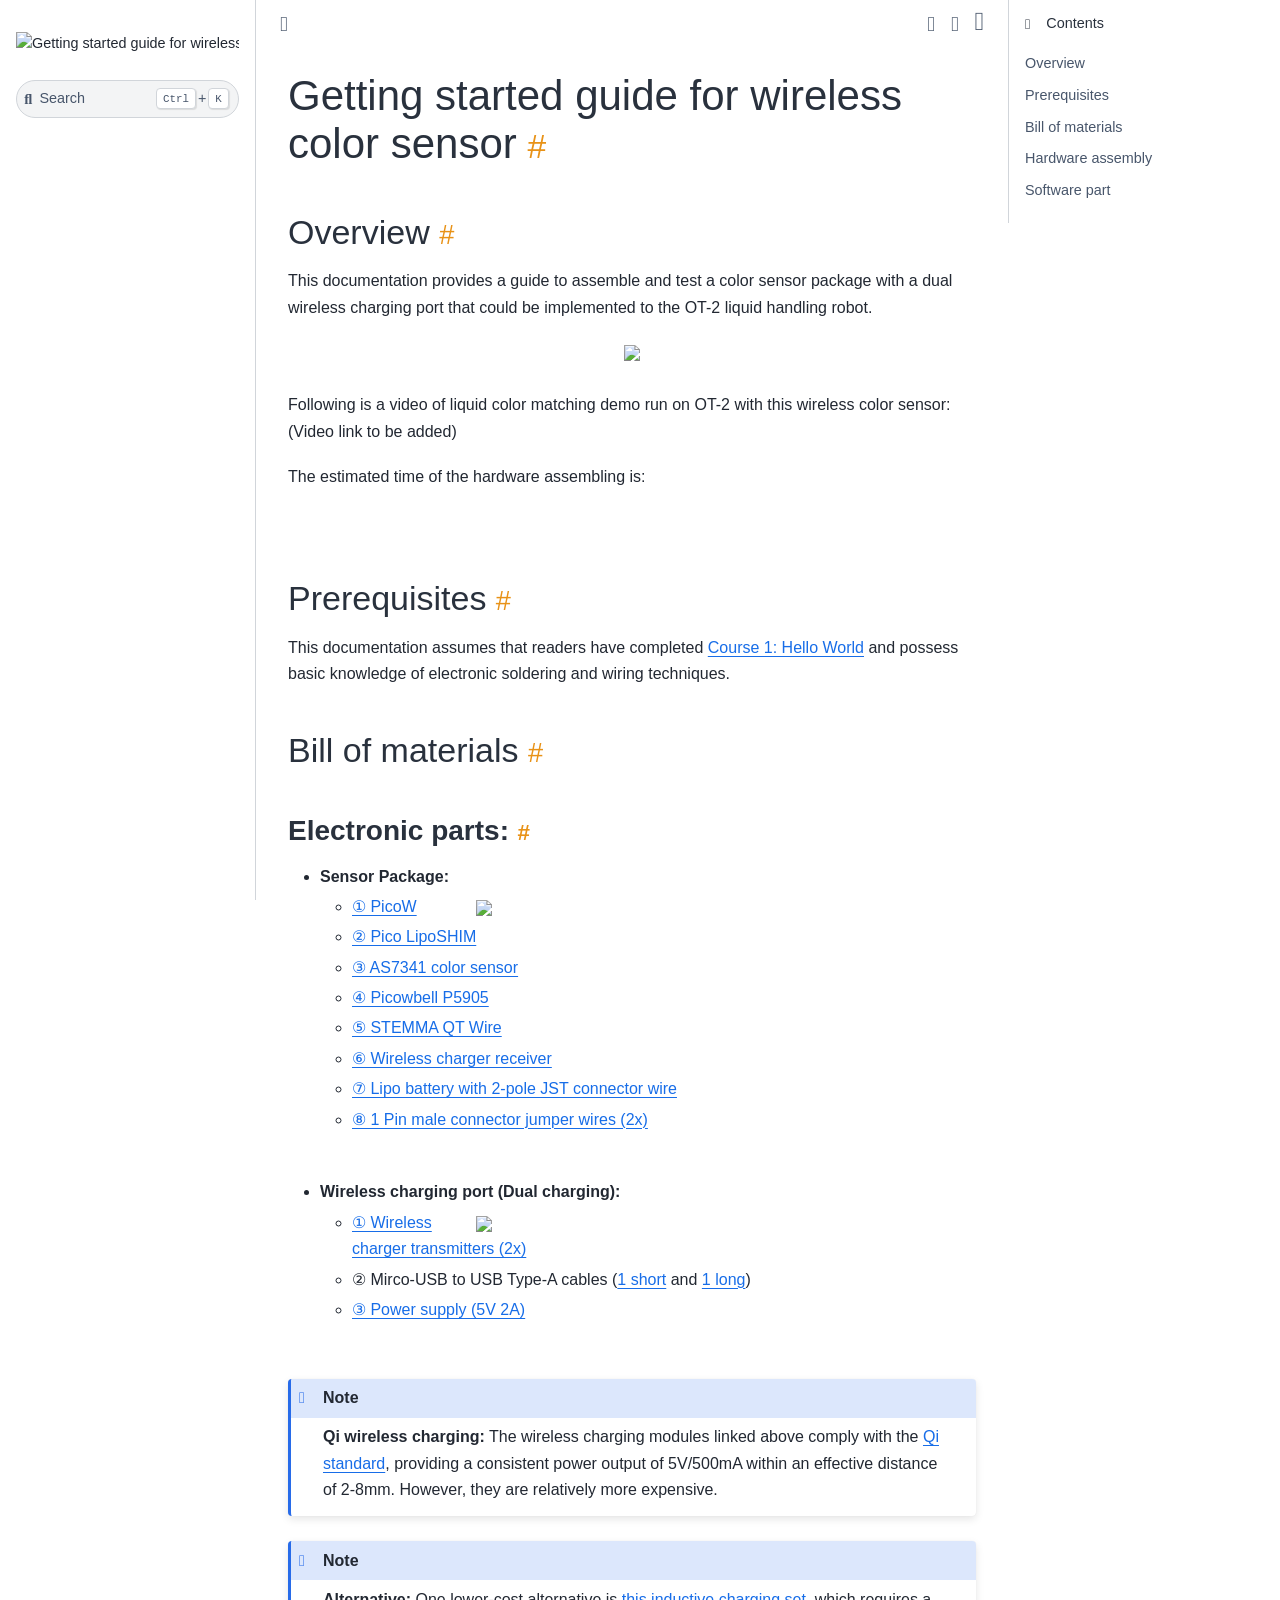
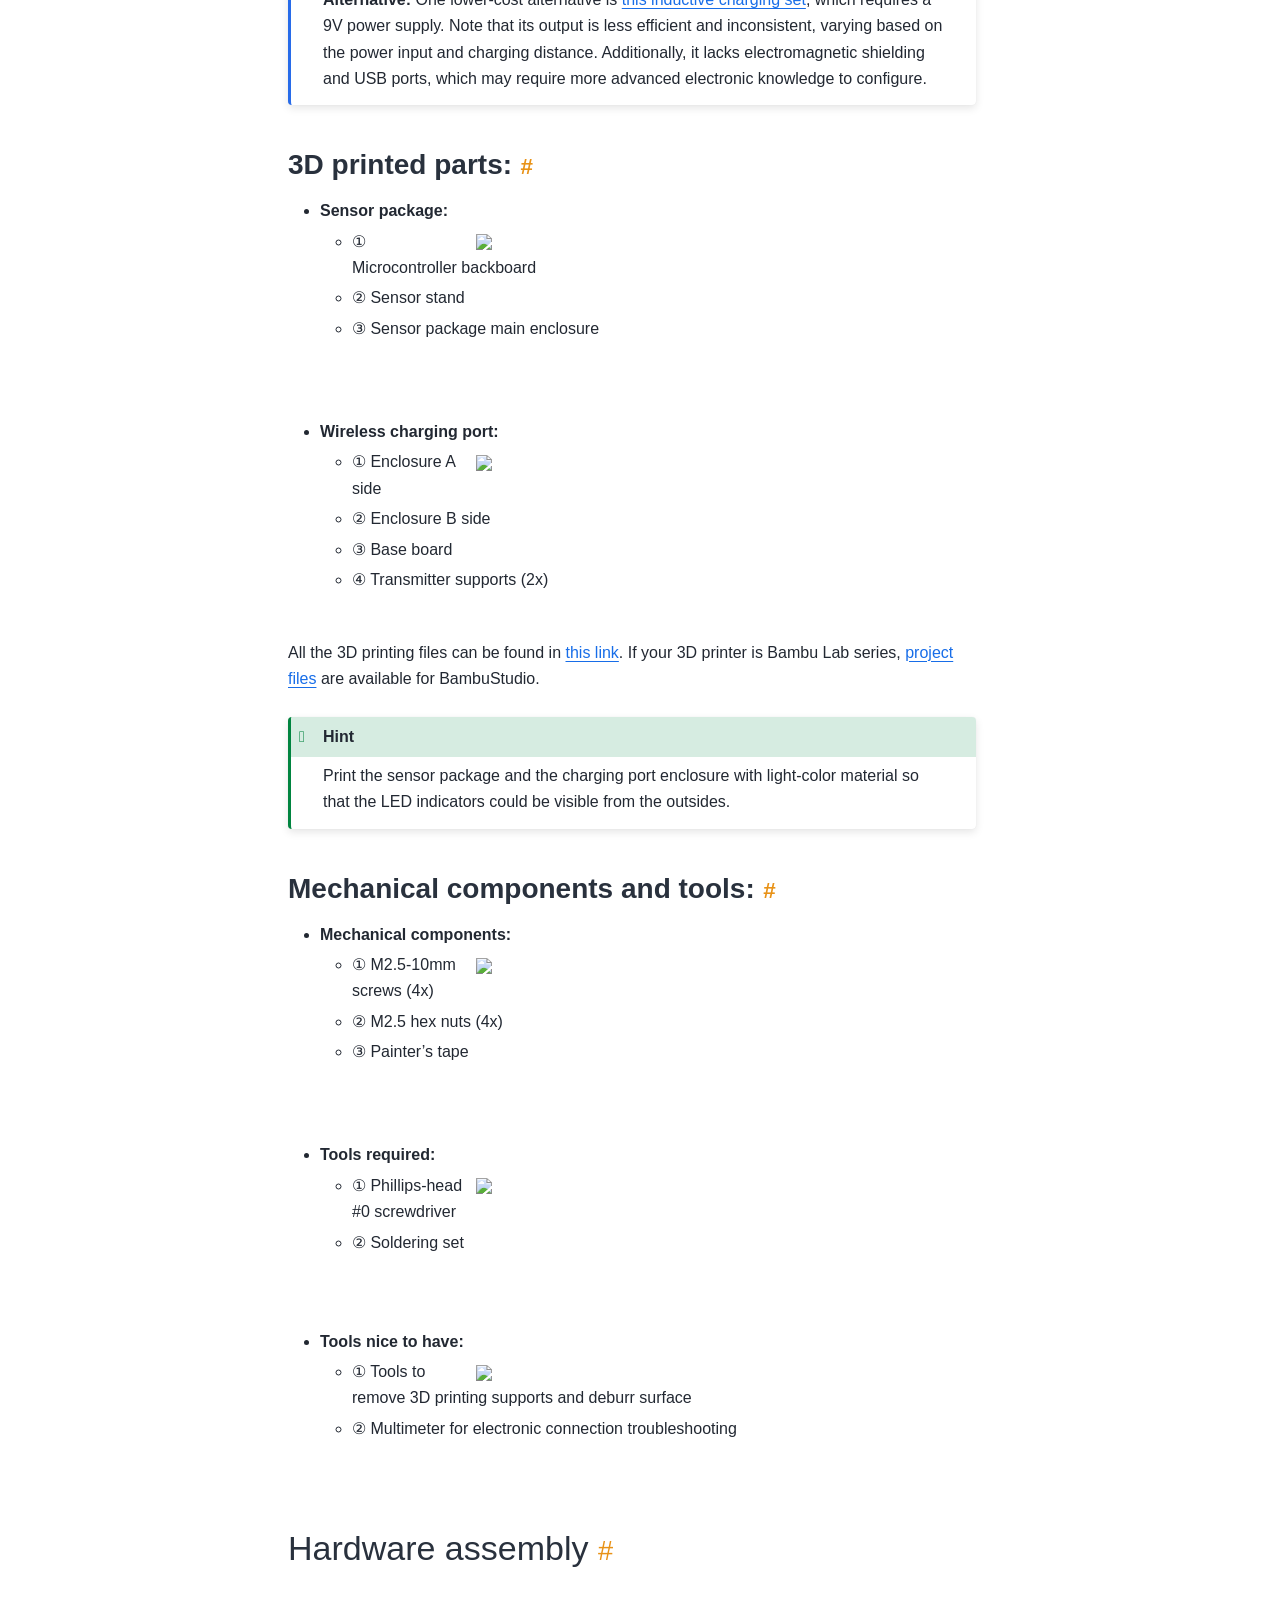
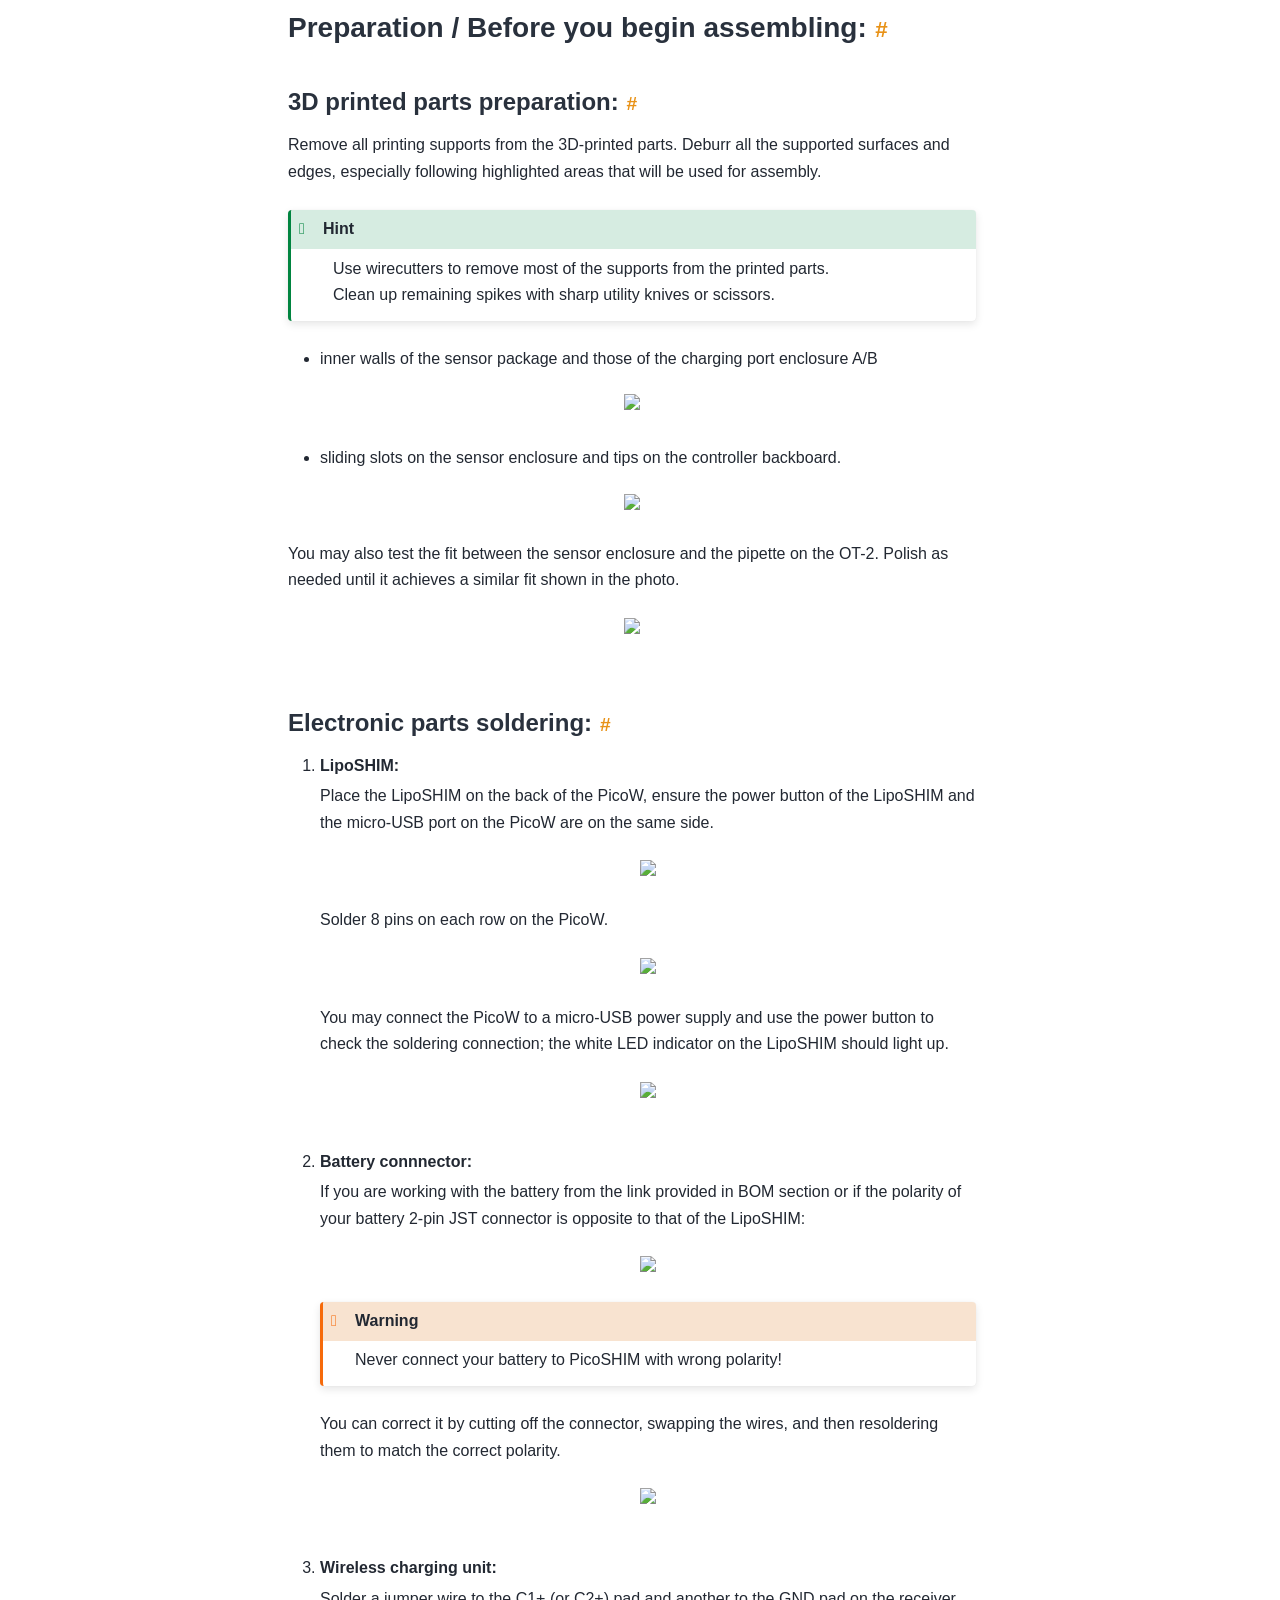
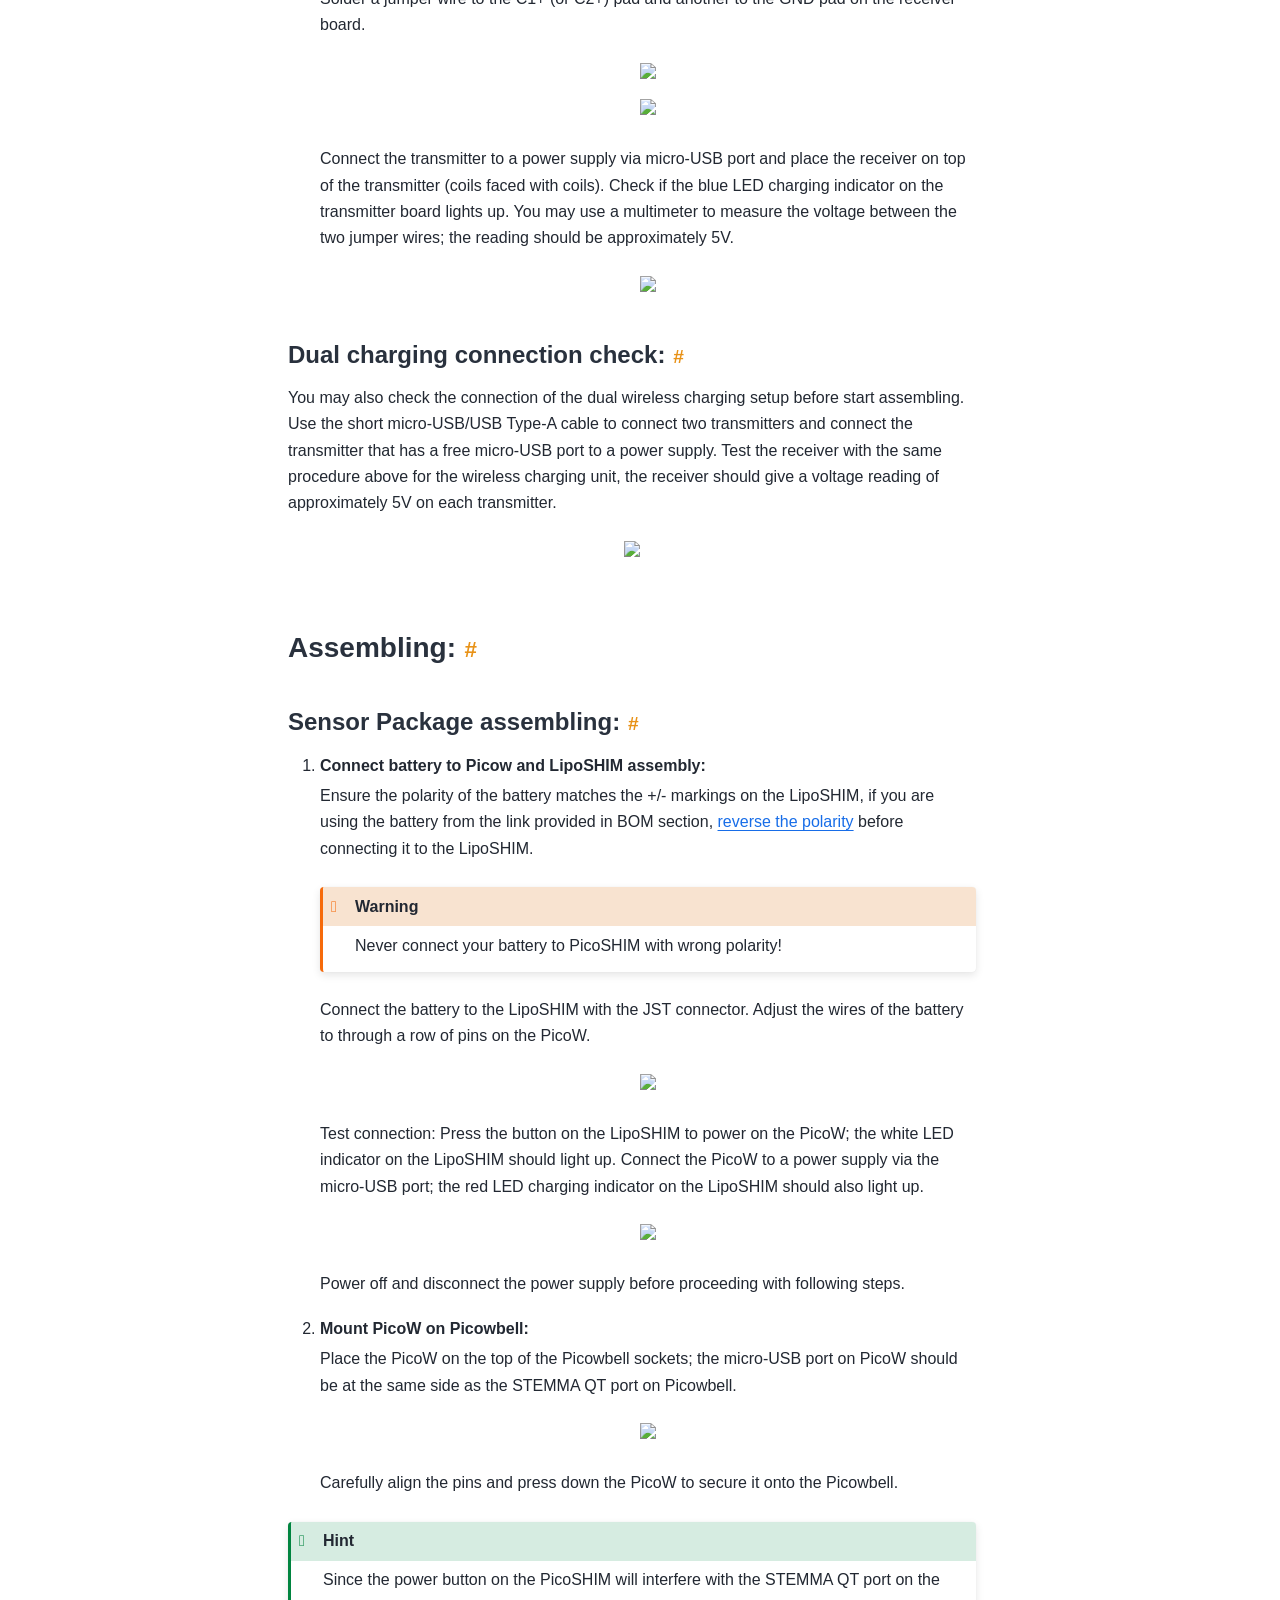
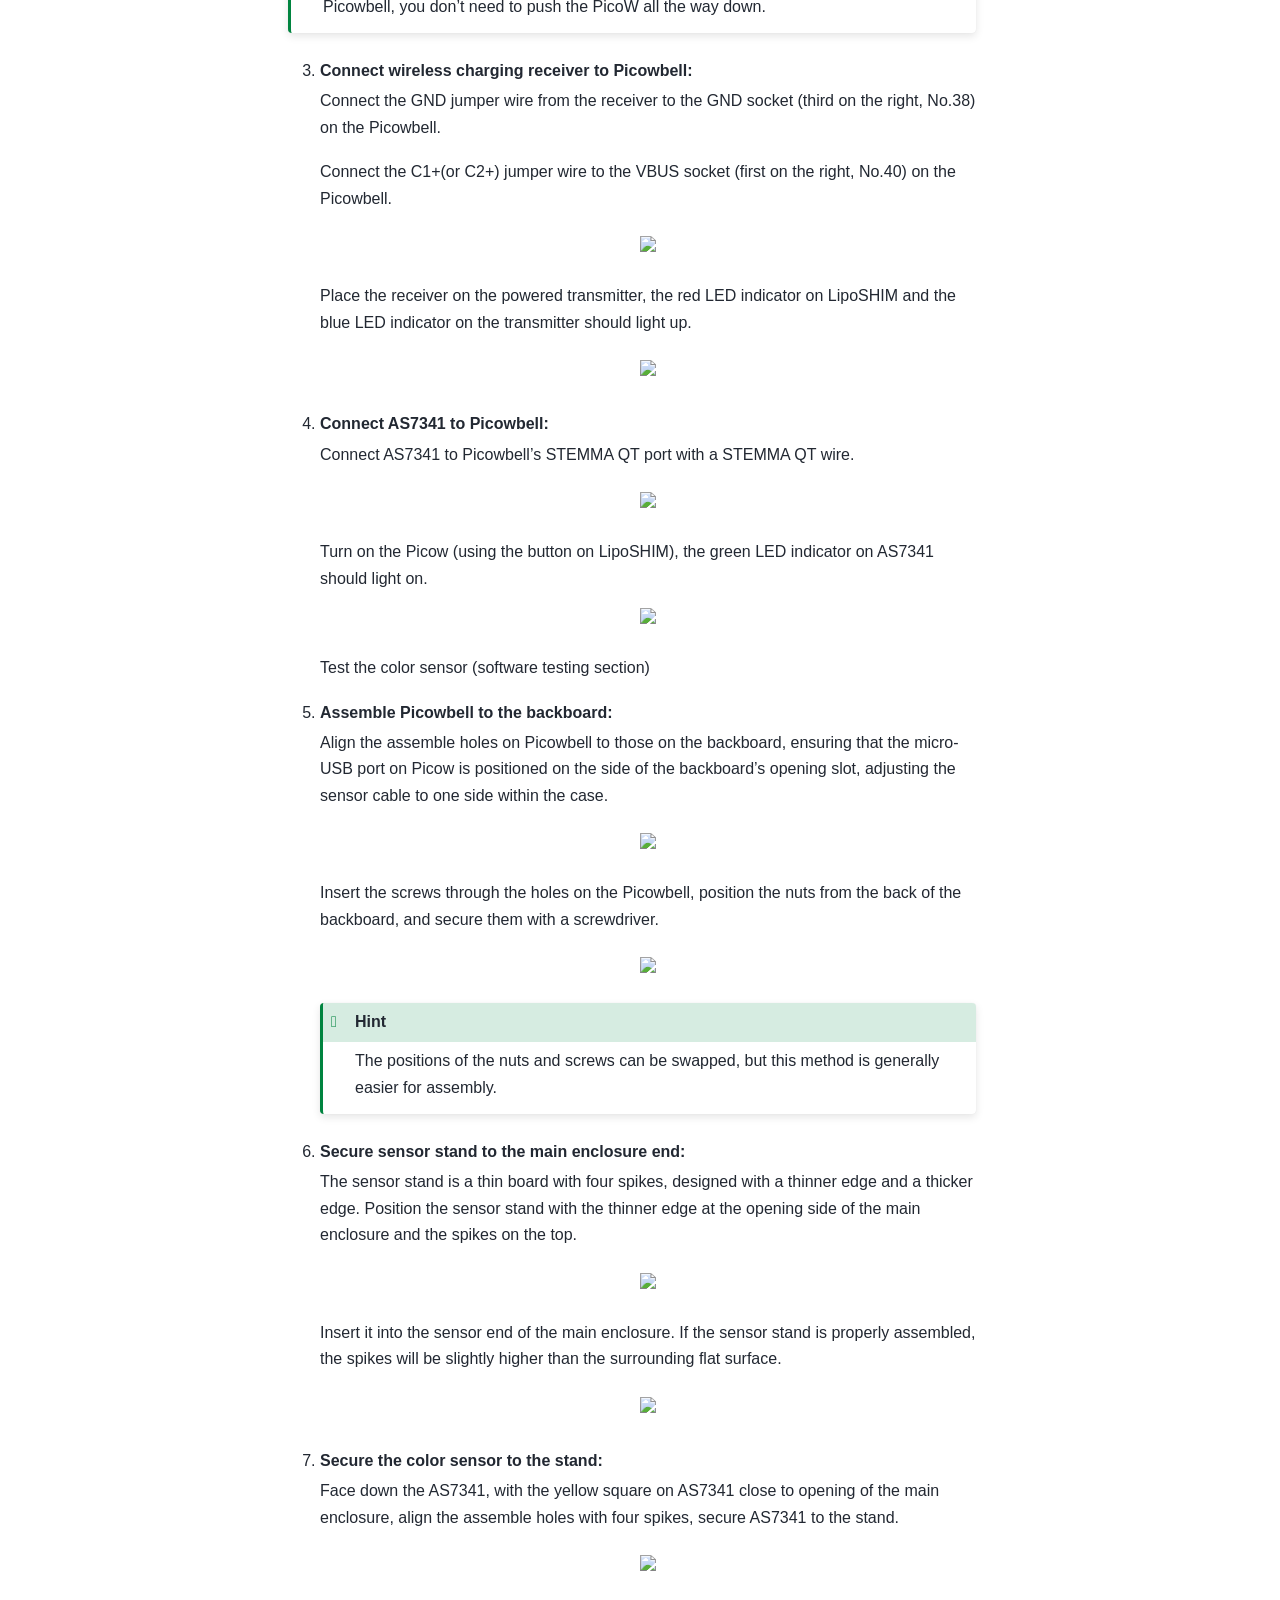
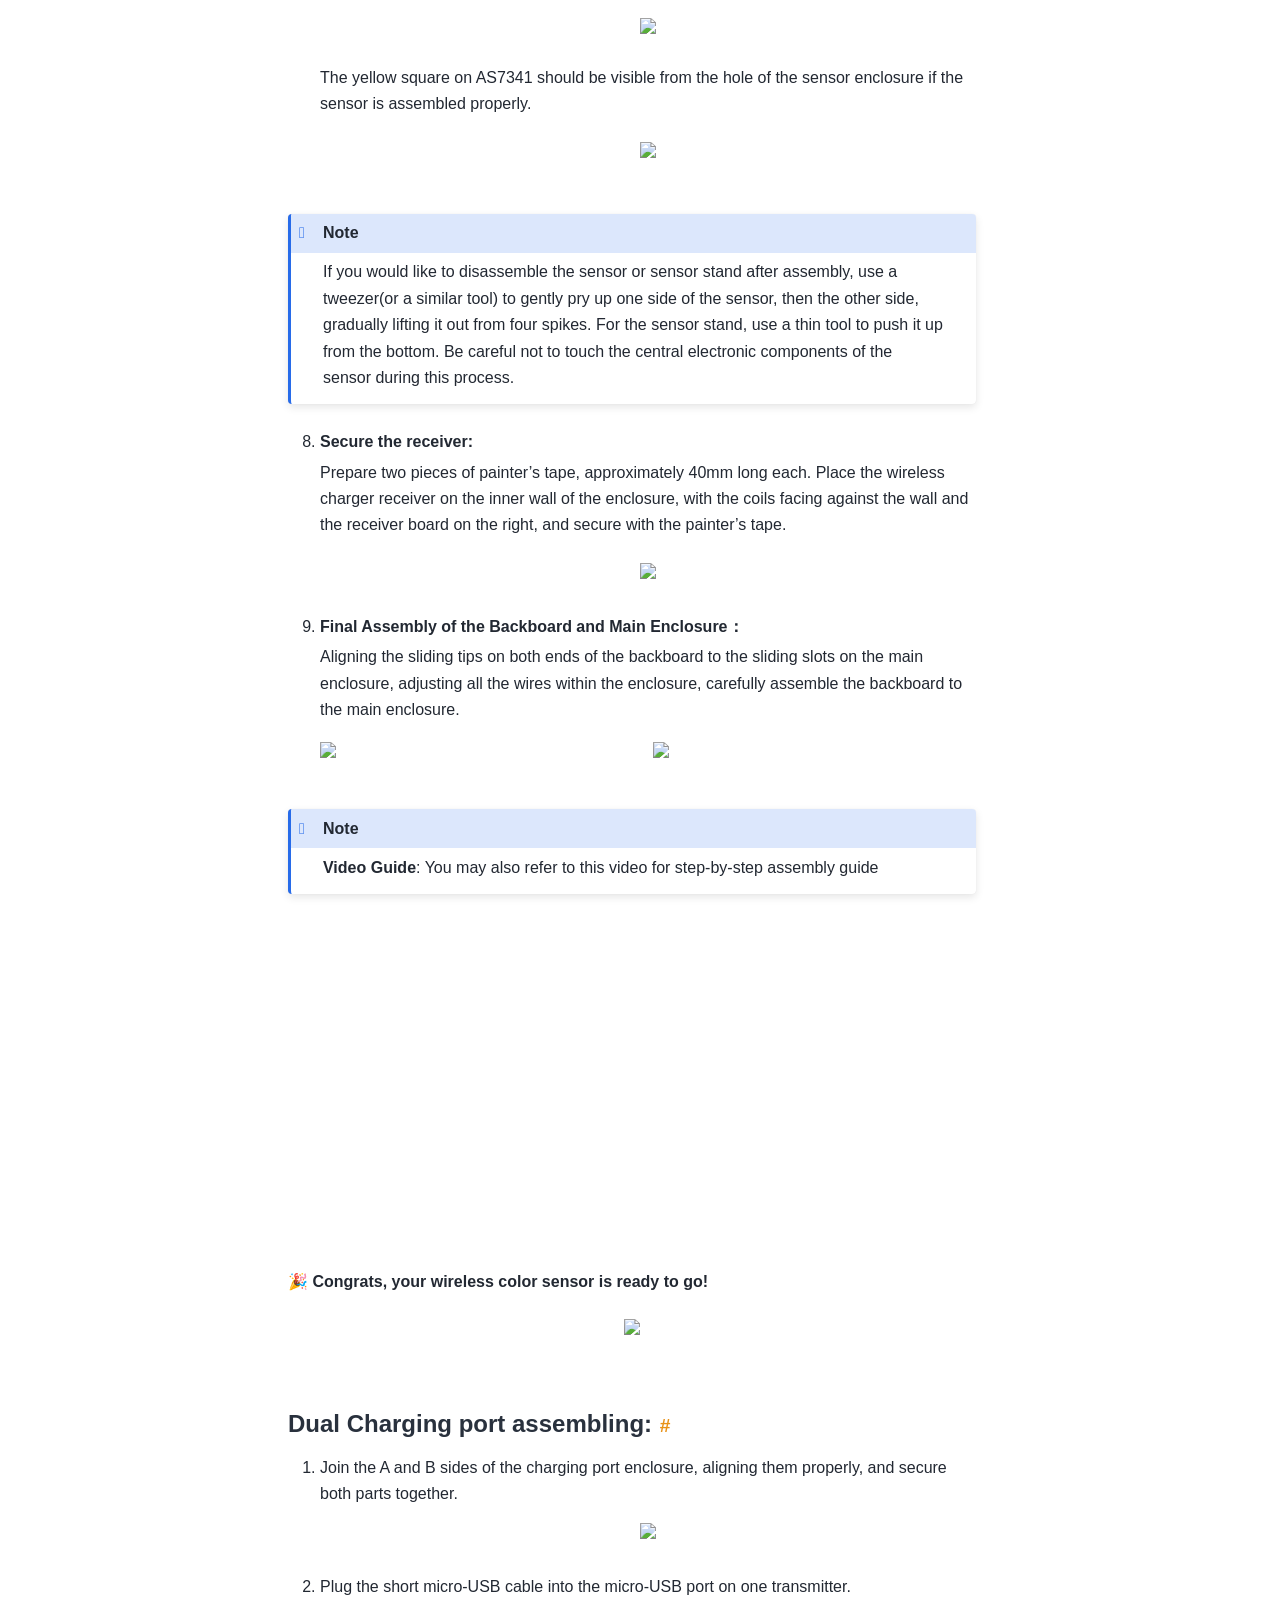
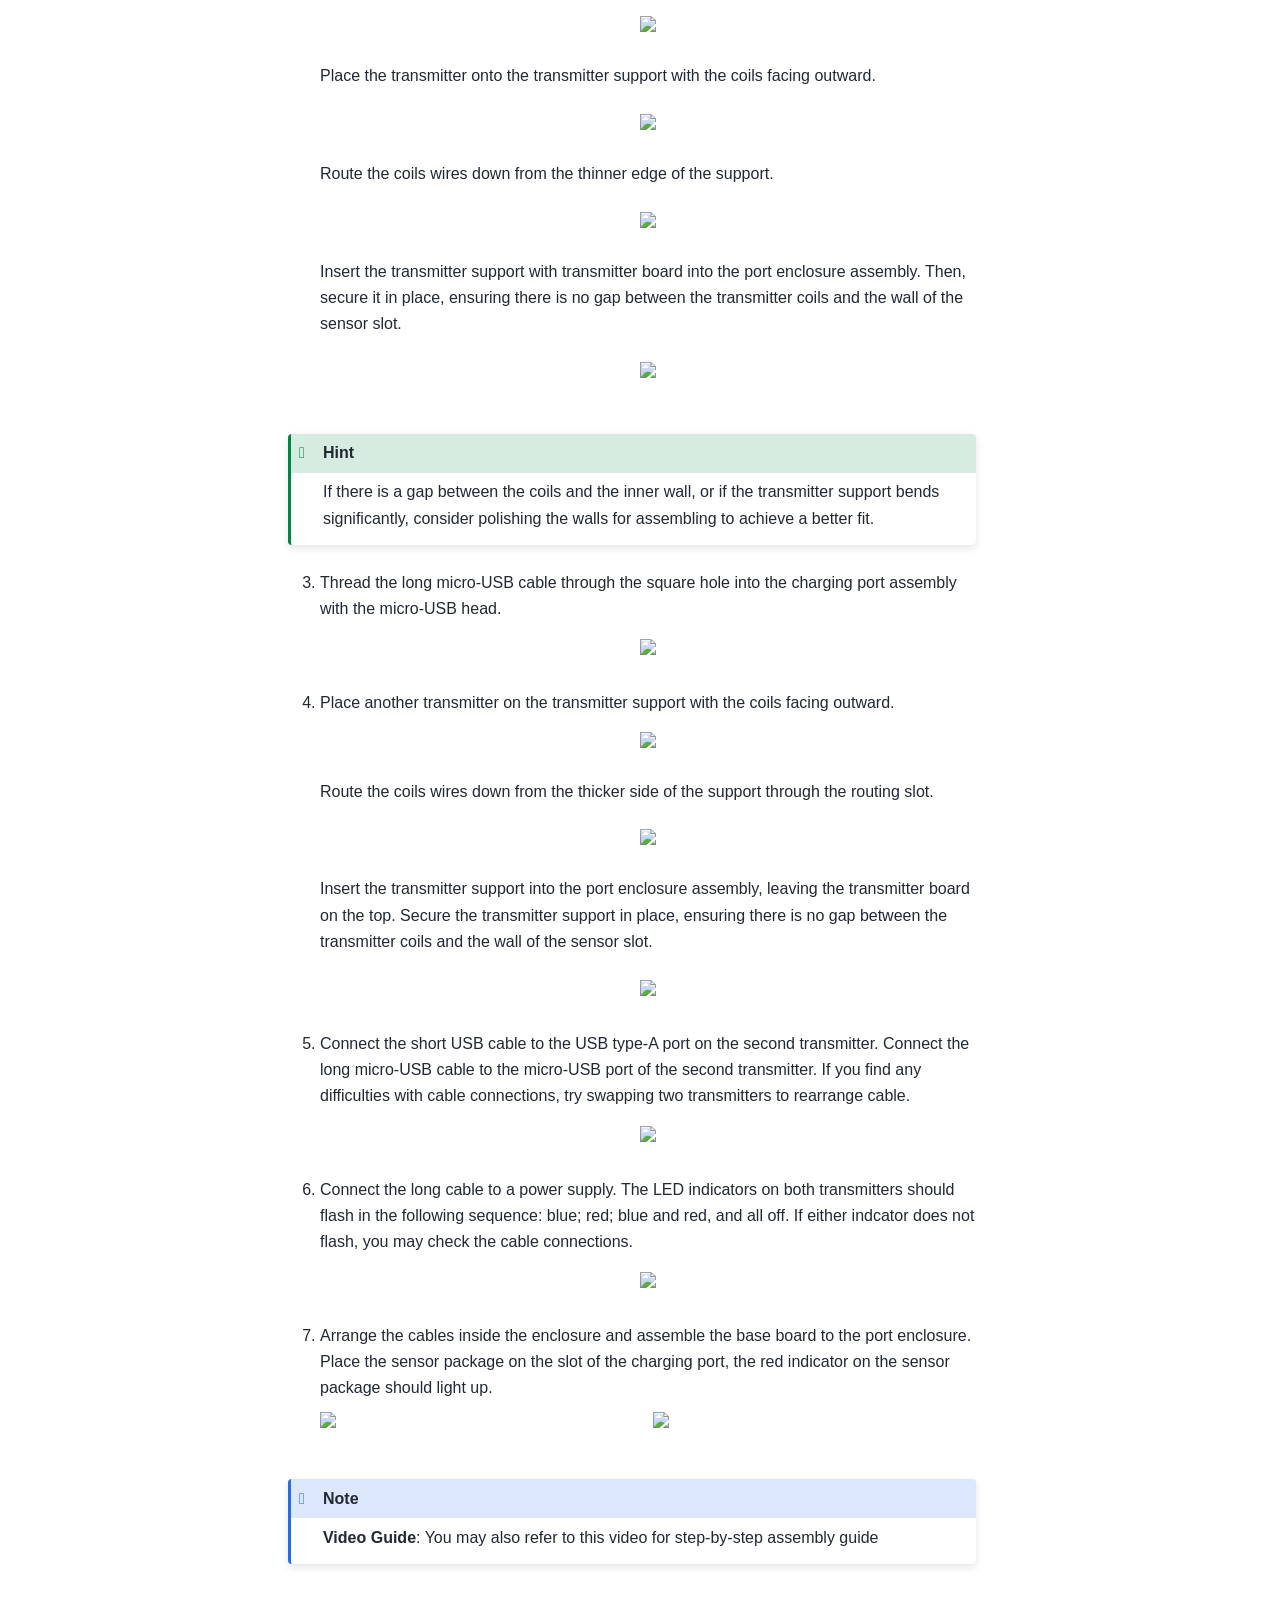
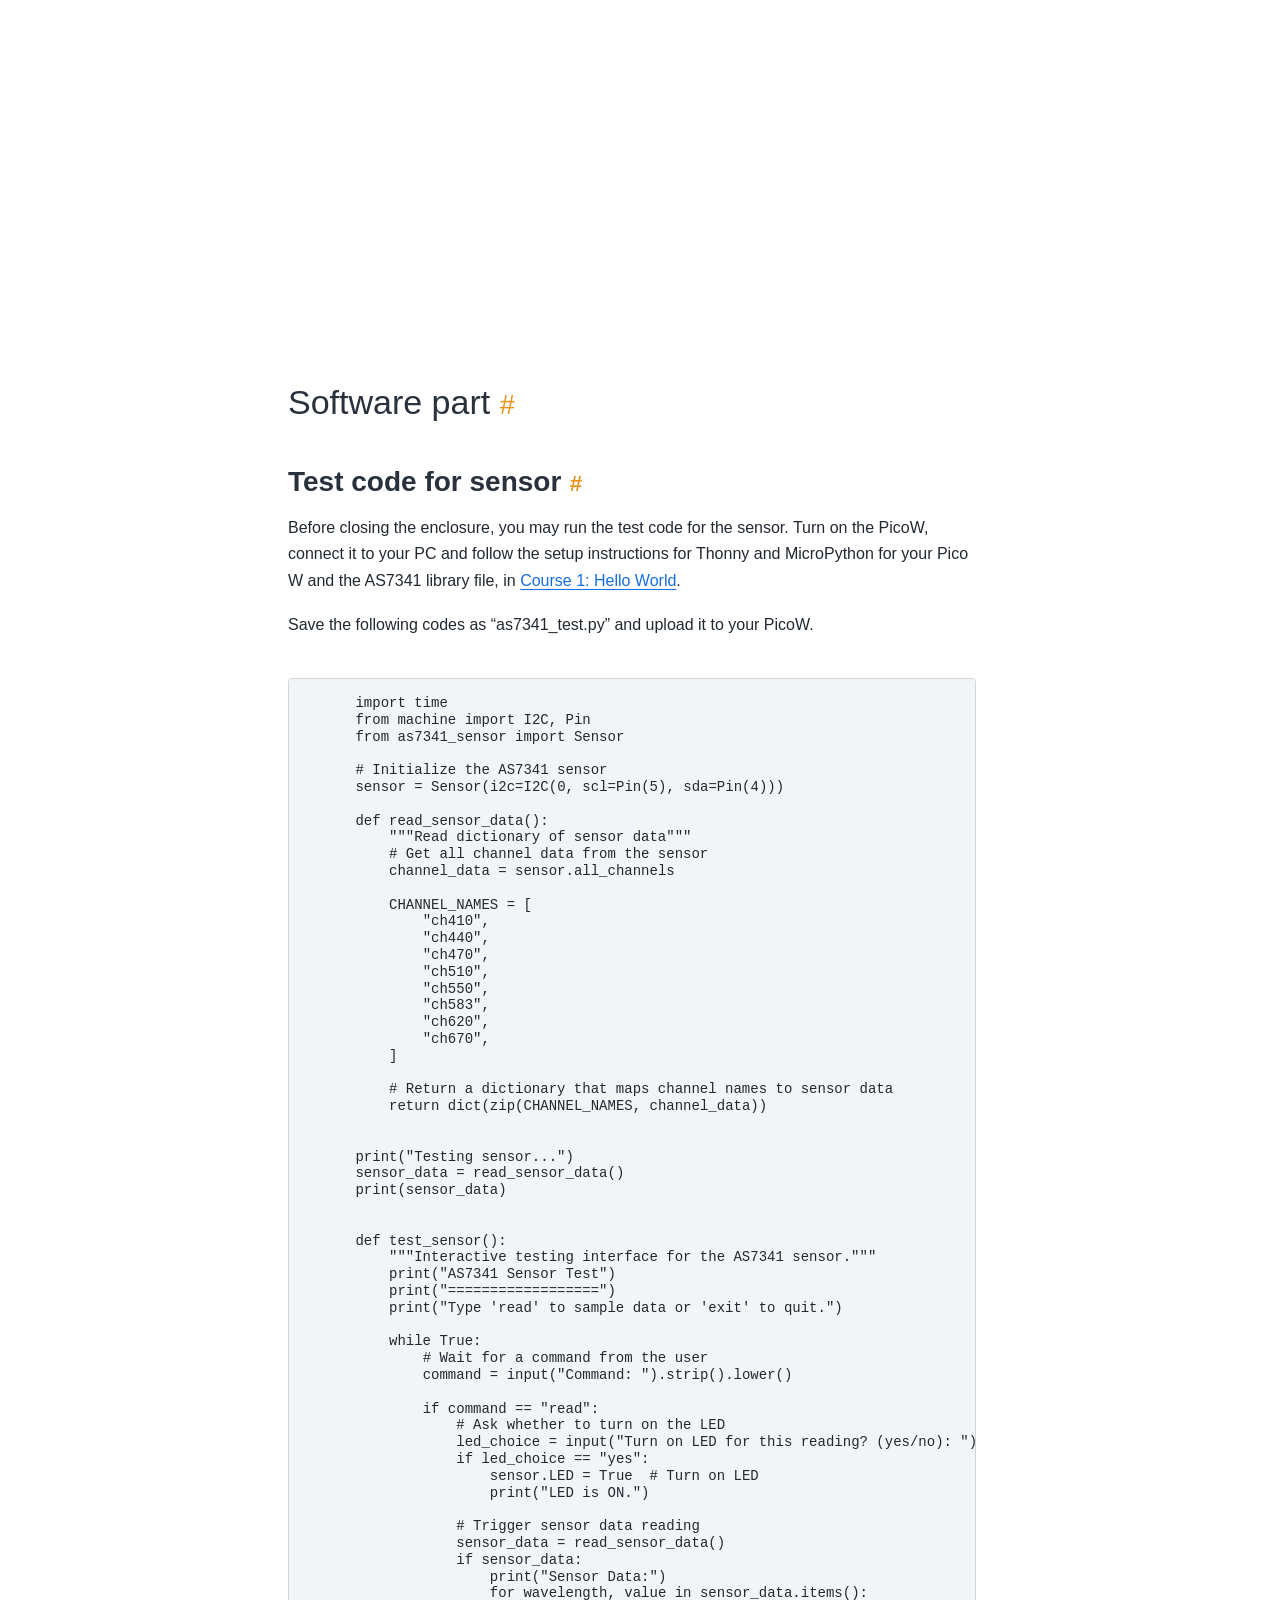
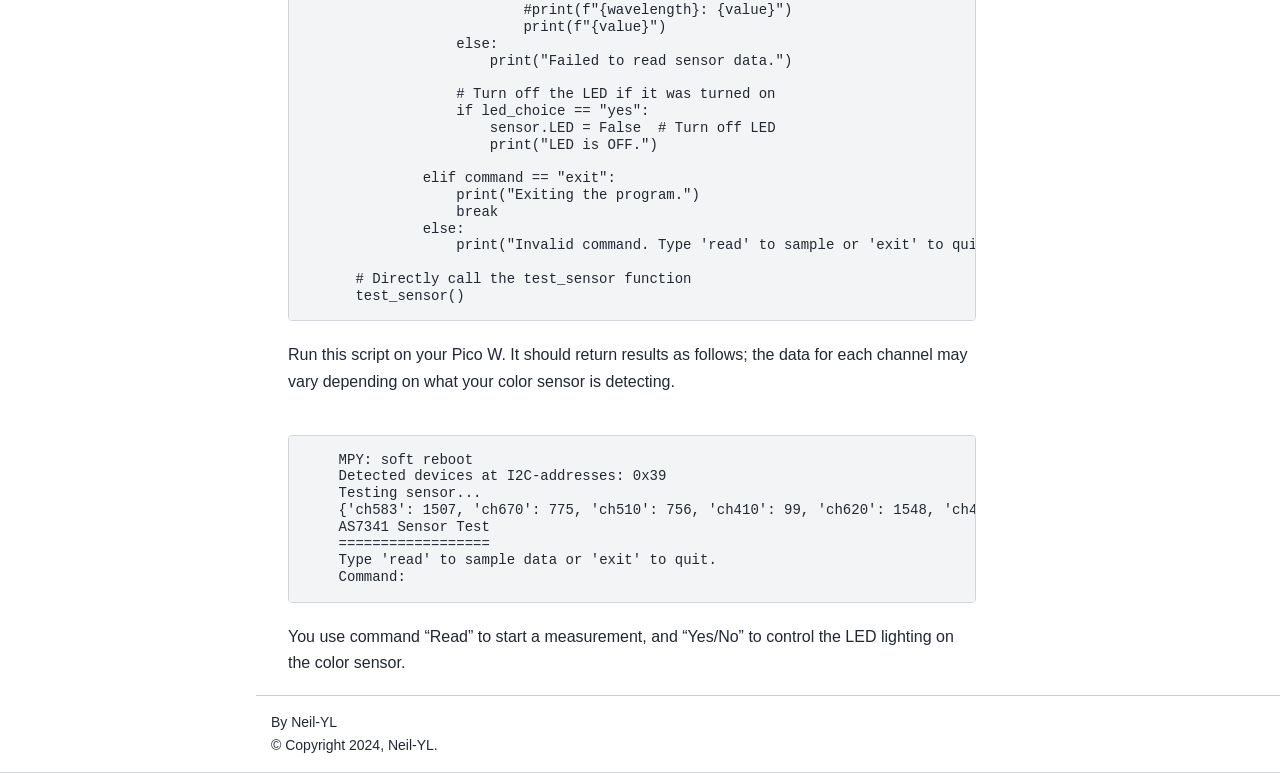
==== commit 9976ab6d: "Revert accidental _build/ artifact changes Only the index.md documentation change should be in this " ====
--- a/_build/html/index.html
+++ b/_build/html/index.html
@@ -16,30 +16,33 @@
     document.documentElement.dataset.mode = localStorage.getItem("mode") || "";
     document.documentElement.dataset.theme = localStorage.getItem("theme") || "";
   </script>
+  <!-- 
+    this give us a css class that will be invisible only if js is disabled 
+  -->
+  <noscript>
+    <style>
+      .pst-js-only { display: none !important; }
+
+    </style>
+  </noscript>
   
   <!-- Loaded before other Sphinx assets -->
-  <link href="_static/styles/theme.css?digest=dfe6caa3a7d634c4db9b" rel="stylesheet" />
-<link href="_static/styles/bootstrap.css?digest=dfe6caa3a7d634c4db9b" rel="stylesheet" />
-<link href="_static/styles/pydata-sphinx-theme.css?digest=dfe6caa3a7d634c4db9b" rel="stylesheet" />
-
-  
-  <link href="_static/vendor/fontawesome/6.5.2/css/all.min.css?digest=dfe6caa3a7d634c4db9b" rel="stylesheet" />
-  <link rel="preload" as="font" type="font/woff2" crossorigin href="_static/vendor/fontawesome/6.5.2/webfonts/fa-solid-900.woff2" />
-<link rel="preload" as="font" type="font/woff2" crossorigin href="_static/vendor/fontawesome/6.5.2/webfonts/fa-brands-400.woff2" />
-<link rel="preload" as="font" type="font/woff2" crossorigin href="_static/vendor/fontawesome/6.5.2/webfonts/fa-regular-400.woff2" />
-
-    <link rel="stylesheet" type="text/css" href="_static/pygments.css?v=a746c00c" />
-    <link rel="stylesheet" type="text/css" href="_static/styles/sphinx-book-theme.css?v=eba8b062" />
+  <link href="_static/styles/theme.css?digest=26a4bc78f4c0ddb94549" rel="stylesheet" />
+<link href="_static/styles/pydata-sphinx-theme.css?digest=26a4bc78f4c0ddb94549" rel="stylesheet" />
+
+    <link rel="stylesheet" type="text/css" href="_static/pygments.css?v=362ab14a" />
+    <link rel="stylesheet" type="text/css" href="_static/styles/sphinx-book-theme.css?v=a3416100" />
     <link rel="stylesheet" type="text/css" href="_static/custom.css?v=be722ba1" />
   
+  <!-- So that users can add custom icons -->
+  <script src="_static/scripts/fontawesome.js?digest=26a4bc78f4c0ddb94549"></script>
   <!-- Pre-loaded scripts that we'll load fully later -->
-  <link rel="preload" as="script" href="_static/scripts/bootstrap.js?digest=dfe6caa3a7d634c4db9b" />
-<link rel="preload" as="script" href="_static/scripts/pydata-sphinx-theme.js?digest=dfe6caa3a7d634c4db9b" />
-  <script src="_static/vendor/fontawesome/6.5.2/js/all.min.js?digest=dfe6caa3a7d634c4db9b"></script>
+  <link rel="preload" as="script" href="_static/scripts/bootstrap.js?digest=26a4bc78f4c0ddb94549" />
+<link rel="preload" as="script" href="_static/scripts/pydata-sphinx-theme.js?digest=26a4bc78f4c0ddb94549" />
 
     <script src="_static/documentation_options.js?v=9eb32ce0"></script>
-    <script src="_static/doctools.js?v=fd6eb6e6"></script>
-    <script src="_static/sphinx_highlight.js?v=6ffebe34"></script>
+    <script src="_static/doctools.js?v=9a2dae69"></script>
+    <script src="_static/sphinx_highlight.js?v=dc90522c"></script>
     <script src="_static/scripts/sphinx-book-theme.js?v=887ef09a"></script>
     <script>DOCUMENTATION_OPTIONS.pagename = 'index';</script>
     <link rel="index" title="Index" href="genindex.html" />
@@ -61,19 +64,8 @@
     <i class="fa-solid fa-arrow-up"></i>Back to top</button>
 
   
-  <input type="checkbox"
-          class="sidebar-toggle"
-          id="pst-primary-sidebar-checkbox"/>
-  <label class="overlay overlay-primary" for="pst-primary-sidebar-checkbox"></label>
-  
-  <input type="checkbox"
-          class="sidebar-toggle"
-          id="pst-secondary-sidebar-checkbox"/>
-  <label class="overlay overlay-secondary" for="pst-secondary-sidebar-checkbox"></label>
-  
-  <div class="search-button__wrapper">
-    <div class="search-button__overlay"></div>
-    <div class="search-button__search-container">
+  <dialog id="pst-search-dialog">
+    
 <form class="bd-search d-flex align-items-center"
       action="search.html"
       method="get">
@@ -81,7 +73,6 @@
   <input type="search"
          class="form-control"
          name="q"
-         id="search-input"
          placeholder="Search..."
          aria-label="Search..."
          autocomplete="off"
@@ -89,8 +80,8 @@
          autocapitalize="off"
          spellcheck="false"/>
   <span class="search-button__kbd-shortcut"><kbd class="kbd-shortcut__modifier">Ctrl</kbd>+<kbd>K</kbd></span>
-</form></div>
-  </div>
+</form>
+  </dialog>
 
   <div class="pst-async-banner-revealer d-none">
   <aside id="bd-header-version-warning" class="d-none d-print-none" aria-label="Version warning"></aside>
@@ -108,7 +99,8 @@
       
         
       
-      <div class="bd-sidebar-primary bd-sidebar">
+      <dialog id="pst-primary-sidebar-modal"></dialog>
+      <div id="pst-primary-sidebar" class="bd-sidebar-primary bd-sidebar">
         
 
   
@@ -138,21 +130,17 @@
     
     
     <img src="_static/Acceleration-Consortium-vectortunnel-colour.png" class="logo__image only-light" alt="Getting started guide for wireless color sensor - Home"/>
-    <script>document.write(`<img src="_static/Acceleration-Consortium-vectortunnel-colour.png" class="logo__image only-dark" alt="Getting started guide for wireless color sensor - Home"/>`);</script>
+    <img src="_static/Acceleration-Consortium-vectortunnel-colour.png" class="logo__image only-dark pst-js-only" alt="Getting started guide for wireless color sensor - Home"/>
   
   
 </a></div>
         <div class="sidebar-primary-item">
 
- <script>
- document.write(`
-   <button class="btn search-button-field search-button__button" title="Search" aria-label="Search" data-bs-placement="bottom" data-bs-toggle="tooltip">
-    <i class="fa-solid fa-magnifying-glass"></i>
-    <span class="search-button__default-text">Search</span>
-    <span class="search-button__kbd-shortcut"><kbd class="kbd-shortcut__modifier">Ctrl</kbd>+<kbd class="kbd-shortcut__modifier">K</kbd></span>
-   </button>
- `);
- </script></div>
+<button class="btn search-button-field search-button__button pst-js-only" title="Search" aria-label="Search" data-bs-placement="bottom" data-bs-toggle="tooltip">
+ <i class="fa-solid fa-magnifying-glass"></i>
+ <span class="search-button__default-text">Search</span>
+ <span class="search-button__kbd-shortcut"><kbd class="kbd-shortcut__modifier">Ctrl</kbd>+<kbd class="kbd-shortcut__modifier">K</kbd></span>
+</button></div>
         <div class="sidebar-primary-item"><nav class="bd-links bd-docs-nav" aria-label="Main">
     <div class="bd-toc-item navbar-nav active">
         
@@ -200,87 +188,6 @@
 
 
 
-<div class="dropdown dropdown-source-buttons">
-  <button class="btn dropdown-toggle" type="button" data-bs-toggle="dropdown" aria-expanded="false" aria-label="Source repositories">
-    <i class="fab fa-github"></i>
-  </button>
-  <ul class="dropdown-menu">
-      
-      
-      
-      <li><a href="https://github.com/AccelerationConsortium/wireless-color-sensor" target="_blank"
-   class="btn btn-sm btn-source-repository-button dropdown-item"
-   title="Source repository"
-   data-bs-placement="left" data-bs-toggle="tooltip"
->
-  
-
-<span class="btn__icon-container">
-  <i class="fab fa-github"></i>
-  </span>
-<span class="btn__text-container">Repository</span>
-</a>
-</li>
-      
-      
-      
-      
-      <li><a href="https://github.com/AccelerationConsortium/wireless-color-sensor/blob/main/./index.md?plain=1" target="_blank"
-   class="btn btn-sm btn-source-file-button dropdown-item"
-   title="Show source"
-   data-bs-placement="left" data-bs-toggle="tooltip"
->
-  
-
-<span class="btn__icon-container">
-  <i class="fas fa-code"></i>
-  </span>
-<span class="btn__text-container">Show source</span>
-</a>
-</li>
-      
-      
-      
-      
-      <li><a href="https://github.com/AccelerationConsortium/wireless-color-sensor/edit/main/./index.md" target="_blank"
-   class="btn btn-sm btn-source-edit-button dropdown-item"
-   title="Suggest edit"
-   data-bs-placement="left" data-bs-toggle="tooltip"
->
-  
-
-<span class="btn__icon-container">
-  <i class="fas fa-pencil-alt"></i>
-  </span>
-<span class="btn__text-container">Suggest edit</span>
-</a>
-</li>
-      
-      
-      
-      
-      <li><a href="https://github.com/AccelerationConsortium/wireless-color-sensor/issues/new?title=Issue%20on%20page%20%2Findex.html&body=Your%20issue%20content%20here." target="_blank"
-   class="btn btn-sm btn-source-issues-button dropdown-item"
-   title="Open an issue"
-   data-bs-placement="left" data-bs-toggle="tooltip"
->
-  
-
-<span class="btn__icon-container">
-  <i class="fas fa-lightbulb"></i>
-  </span>
-<span class="btn__text-container">Open issue</span>
-</a>
-</li>
-      
-  </ul>
-</div>
-
-
-
-
-
-
 <div class="dropdown dropdown-download-buttons">
   <button class="btn dropdown-toggle" type="button" data-bs-toggle="dropdown" aria-expanded="false" aria-label="Download this page">
     <i class="fas fa-download"></i>
@@ -342,24 +249,16 @@
 
 
 
-<script>
-document.write(`
-  <button class="btn btn-sm nav-link pst-navbar-icon theme-switch-button" title="light/dark" aria-label="light/dark" data-bs-placement="bottom" data-bs-toggle="tooltip">
-    <i class="theme-switch fa-solid fa-sun fa-lg" data-mode="light"></i>
-    <i class="theme-switch fa-solid fa-moon fa-lg" data-mode="dark"></i>
-    <i class="theme-switch fa-solid fa-circle-half-stroke fa-lg" data-mode="auto"></i>
-  </button>
-`);
-</script>
-
-
-<script>
-document.write(`
-  <button class="btn btn-sm pst-navbar-icon search-button search-button__button" title="Search" aria-label="Search" data-bs-placement="bottom" data-bs-toggle="tooltip">
+<button class="btn btn-sm nav-link pst-navbar-icon theme-switch-button pst-js-only" aria-label="Color mode" data-bs-title="Color mode"  data-bs-placement="bottom" data-bs-toggle="tooltip">
+  <i class="theme-switch fa-solid fa-sun                fa-lg" data-mode="light" title="Light"></i>
+  <i class="theme-switch fa-solid fa-moon               fa-lg" data-mode="dark"  title="Dark"></i>
+  <i class="theme-switch fa-solid fa-circle-half-stroke fa-lg" data-mode="auto"  title="System Settings"></i>
+</button>
+
+
+<button class="btn btn-sm pst-navbar-icon search-button search-button__button pst-js-only" title="Search" aria-label="Search" data-bs-placement="bottom" data-bs-toggle="tooltip">
     <i class="fa-solid fa-magnifying-glass fa-lg"></i>
-  </button>
-`);
-</script>
+</button>
 <button class="sidebar-toggle secondary-toggle btn btn-sm" title="Toggle secondary sidebar" data-bs-placement="bottom" data-bs-toggle="tooltip">
     <span class="fa-solid fa-list"></span>
 </button>
@@ -430,18 +329,8 @@
   </div>
 <br>
 Following is a video of liquid color matching demo run on OT-2 with this wireless color sensor:
-<div style="text-align: center; margin-top: 10px;">
-  <iframe width="560" height="315"
-          src="https://www.youtube.com/embed/Ql7_V_8dtdw?rel=0"
-          title="YouTube video player"
-          frameborder="0"
-          allow="accelerometer; autoplay; clipboard-write; encrypted-media; gyroscope; picture-in-picture; web-share"
-          allowfullscreen>
-  </iframe>
-</div>
-<br>
-<p>Watch this <a class="reference external" href="https://www.youtube.com/watch?v=9EcxYCiEJx0">introduction video</a> to learn more about the <a class="reference external" href="https://huggingface.co/spaces/AccelerationConsortium/OT-2-LCM">LCM Hugging Face Space</a> used for liquid color matching experiments with the OT2 liquid handler and this wireless color sensor.</p>
-<p>The estimated time of the hardware assembling is <strong>3-4 hours</strong> assuming no soldering background and low coding experience.</p>
+<p>(Video link to be added)</p>
+<p>The estimated time of the hardware assembling is:</p>
 <br>
 </section>
 <section id="prerequisites">
@@ -464,7 +353,7 @@
 <li><p><a class="reference external" href="https://www.digikey.com/en/products/detail/adafruit-industries-llc/4698/13162109"><span class="color-magenta">③ AS7341 color sensor</span></a></p></li>
 <li><p><a class="reference external" href="https://www.digikey.com/en/products/detail/adafruit-industries-llc/5905/22596390"><span class="color-orange">④ Picowbell P5905</span></a></p></li>
 <li><p><a class="reference external" href="https://www.digikey.com/en/products/detail/sparkfun-electronics/PRT-17258/13629029"><span class="color-purple">⑤ STEMMA QT Wire</span></a></p></li>
-<li><p><a class="reference external" href="https://www.digikey.ca/en/products/detail/adafruit-industries-llc/2162/6827104"><span class="color-green">⑥ Wireless charger receiver</span></a></p></li>
+<li><p><a class="reference external" href="https://www.digikey.com/en/products/detail/seeed-technology-co-ltd/317010008/5487684"><span class="color-green">⑥ Wireless charger receiver</span></a></p></li>
 <li><p><a class="reference external" href="https://www.amazon.ca/EEMB-Battery-Rechargeable-Lithium-Connector/dp/B08FD3V6TF/"><span class="color-yellow">⑦ Lipo battery with 2-pole JST connector wire</span></a></p></li>
 <li><p><a class="reference external" href="https://www.digikey.ca/en/products/detail/adafruit-industries-llc/4482/11594500"><span class="color-cyan">⑧ 1 Pin male connector jumper wires (2x)</span></a></p></li>
 </ul>
@@ -477,7 +366,7 @@
   <img src="_static/images/Electronic-parts-charging.png" width="500">
 </div>
 <ul class="simple">
-<li><p><a class="reference external" href="https://www.digikey.ca/en/products/detail/adafruit-industries-llc/1901/5629432"><span class="color-red">① Wireless charger transmitters (2x) </span></a></p></li>
+<li><p><a class="reference external" href="https://www.digikey.com/en/products/detail/seeed-technology-co-ltd/113030020/5487569"><span class="color-red">① Wireless charger transmitters (2x) </span></a></p></li>
 <li><p><span class="color-orange"> ② Mirco-USB to USB Type-A cables (<a class="reference external" href="https://www.amazon.ca/gp/product/B073PQWY2B/">1 short</a> and <a class="reference external" href="https://www.digikey.ca/en/products/detail/stewart-connector/SC-2AMK003F/8544577">1 long</a>) </span></p></li>
 <li><p><a class="reference external" href="https://www.digikey.ca/en/products/detail/xp-power/VEL05US050-US-BB/5023710"><span class="color-blue">③ Power supply (5V 2A) </span></a></p></li>
 </ul>
@@ -610,7 +499,7 @@
 <h4>Electronic parts soldering:<a class="headerlink" href="#electronic-parts-soldering" title="Link to this heading">#</a></h4>
 <ol class="arabic">
 <li><p><strong>LipoSHIM:</strong></p>
-<p>Place the LipoSHIM on the back of the PicoW, ensure <span class="color-red">the power button</span> of the LipoSHIM and <span class="color-blue">the micro-USB port</span> on the PicoW are on the same side. Position the LipoSHIM close to the USB port end of the PicoW pins, not at the far end, so that the Picowbell can be mounted later.</p>
+<p>Place the LipoSHIM on the back of the PicoW, ensure <span class="color-red">the power button</span> of the LipoSHIM and <span class="color-blue">the micro-USB port</span> on the PicoW are on the same side.</p>
 <div style="text-align: center; margin-top: 10px;">
   <img src="_static/images/PicoShim-soldering-1.png" style="width: 500px;">
 </div>
@@ -1028,7 +917,8 @@
             
             
               
-                <div class="bd-sidebar-secondary bd-toc"><div class="sidebar-secondary-items sidebar-secondary__inner">
+                <dialog id="pst-secondary-sidebar-modal"></dialog>
+                <div id="pst-secondary-sidebar" class="bd-sidebar-secondary bd-toc"><div class="sidebar-secondary-items sidebar-secondary__inner">
 
 
   <div class="sidebar-secondary-item">
@@ -1111,8 +1001,8 @@
   </div>
   
   <!-- Scripts loaded after <body> so the DOM is not blocked -->
-  <script src="_static/scripts/bootstrap.js?digest=dfe6caa3a7d634c4db9b"></script>
-<script src="_static/scripts/pydata-sphinx-theme.js?digest=dfe6caa3a7d634c4db9b"></script>
+  <script defer src="_static/scripts/bootstrap.js?digest=26a4bc78f4c0ddb94549"></script>
+<script defer src="_static/scripts/pydata-sphinx-theme.js?digest=26a4bc78f4c0ddb94549"></script>
 
   <footer class="bd-footer">
   </footer>
--- a/_build/html/_static/styles/sphinx-book-theme.css
+++ b/_build/html/_static/styles/sphinx-book-theme.css
@@ -0,0 +1,9 @@
+/*! sphinx-book-theme CSS
+ * BSD 3-Clause License
+ * Copyright (c) 2020, EBP
+ * All rights reserved.
+ *
+ * This follows the 7-1 pattern described here:
+ * https://sass-guidelin.es/#architecture
+ */html[data-theme=dark],html[data-theme=light]{--pst-font-size-base:none;--pst-color-secondary:#e89217}html[data-theme=light]{--sbt-color-announcement:#616161;--pst-color-primary:#176de8}html[data-theme=dark]{--pst-color-primary:#528fe4;--sbt-color-announcement:#616161;--pst-color-background:#121212}html{scroll-padding-top:4rem}.sbt-scroll-pixel-helper{height:0;left:0;position:absolute;top:0;width:0}.d-n,.onlyprint{display:none}@media print{.onlyprint{display:block!important}.noprint{display:none!important}}.bd-article-container h1,.bd-article-container h2,.bd-article-container h3,.bd-article-container h4,.bd-article-container h5,.bd-article-container p.caption{color:var(--pst-color-muted)}.bd-article-container h1,.bd-article-container h2{font-weight:500}a.brackets:before{color:inherit;font-family:inherit;margin-right:0}table{position:relative}@media print{.bd-main .bd-content{height:auto;margin-left:2rem}.bd-main .bd-content #jb-print-docs-body{margin-left:0}.bd-main .bd-content #jb-print-docs-body h1{font-size:3em;margin-bottom:0;text-align:center}.bd-main .bd-content .bd-article{padding-top:0}.bd-main .bd-content .bd-article h1:first-of-type{display:none}.bd-main .bd-content .container{min-width:0!important}.bd-main .bd-content h1{margin-bottom:1em;margin-top:1em}.bd-main .bd-content h1,.bd-main .bd-content h2,.bd-main .bd-content h3,.bd-main .bd-content h4{break-after:avoid;color:#000}.bd-main .bd-content table{break-inside:avoid}.bd-main .bd-content pre{word-wrap:break-word}.bd-main .bd-content a.headerlink{display:none}.bd-main .bd-content aside.margin,.bd-main .bd-content aside.sidebar,.bd-main .bd-content blockquote.epigraph{border:none}.bd-main .bd-content .footer{margin-top:1em}.bd-main .bd-content #jb-print-toc{margin-bottom:1.5rem;margin-left:0}.bd-main .bd-content #jb-print-toc .section-nav{border-left:0!important;list-style-type:disc!important;margin-left:3em!important}.bd-main .bd-content #jb-print-toc .section-nav a{text-decoration:none!important}.bd-main .bd-content #jb-print-toc .section-nav li{display:list-item!important}.bd-main .bd-content #jb-print-toc .section-nav .nav{display:none}.bd-main .bd-footer-content{display:none!important}}.bd-header-announcement{background-color:var(--sbt-color-announcement);color:#fff}.bd-main .bd-content{justify-content:left}.bd-main .bd-content .bd-article-container{min-width:0;overflow-x:unset;padding:0}@media(min-width:1200px){.bd-main .bd-content .bd-article-container{max-width:calc(100% - var(--pst-sidebar-secondary))}}.bd-main .bd-content .bd-article-container .bd-article{padding-left:2rem;padding-right:2rem}@media(max-width:768px){.bd-main .bd-content .bd-article-container .bd-article{padding-left:1rem;padding-right:1rem}}.bd-main .bd-content .bd-article-container details.above-input summary,.bd-main .bd-content .bd-article-container details.below-input summary{border-left:3px solid var(--pst-color-primary)}@media(min-width:768px){button.sidebar-toggle.primary-toggle{display:inline-block}}@media(max-width:768px){button.sidebar-toggle.primary-toggle{margin-bottom:0}}@media(min-width:1200px){button.sidebar-toggle.secondary-toggle{display:none}}@media(max-width:768px){button.sidebar-toggle.secondary-toggle{margin-bottom:0}}.bd-header-article{align-items:center;background-color:var(--pst-color-background);display:flex;font-size:.9em;padding:0 1rem;position:sticky;top:0;transition:left .2s;z-index:1020}@media(max-width:768px){.bd-header-article{height:3.5rem;padding:0 .5rem}}.scrolled .bd-header-article{box-shadow:0 6px 6px -6px var(--pst-color-shadow)}.bd-header-article .header-article__inner{padding:0}.bd-header-article .header-article-items{align-items:center;display:flex;height:3rem;width:100%}.bd-header-article .header-article-item{align-items:center;display:flex}.bd-header-article .article-header-buttons{display:flex}.bd-header-article .btn{align-items:center;border:none;color:var(--pst-color-text-muted);display:flex;font-size:1.3rem;padding-left:.5rem;padding-right:.5rem}.bd-header-article .btn svg{width:1.3rem}.bd-header-article .btn.show,.bd-header-article .btn:hover{border:none;color:var(--pst-color-text-base)}.bd-header-article .btn.show+.dropdown-menu,.bd-header-article .btn:hover+.dropdown-menu{display:block}.bd-header-article .btn:focus{box-shadow:none}.bd-header-article .btn.dropdown-toggle:after{display:none}.bd-header-article div.dropdown{align-items:center;display:flex}.bd-header-article .theme-switch-button{margin:0}.bd-header-article .theme-switch-button button,.bd-header-article .theme-switch-button i,.bd-header-article .theme-switch-button span{padding:0}.bd-header-article .theme-switch-button i,.bd-header-article .theme-switch-button span{transition:color .25s ease-out}.bd-header-article .theme-switch-button:active,.bd-header-article .theme-switch-button:hover{background-color:unset!important}.bd-header-article .theme-switch-button:active i,.bd-header-article .theme-switch-button:active span,.bd-header-article .theme-switch-button:hover i,.bd-header-article .theme-switch-button:hover span{color:var(--pst-color-text-base)}.bd-header-article .dropdown-menu{background-color:var(--pst-color-background);border-color:var(--pst-color-border);box-shadow:0 .2rem .5rem var(--pst-color-shadow),0 0 .0625rem var(--pst-color-shadow)!important;color:var(--pst-color-text-muted);top:2rem;transform:translateX(-75%)}.bd-header-article .dropdown-menu:hover{display:block}.bd-header-article .dropdown-menu .dropdown-item{align-items:center;display:inline-flex;font-size:1em;padding-left:.5em}.bd-header-article .dropdown-menu .dropdown-item:hover{background-color:initial;color:var(--pst-color-text-base);text-decoration:none}.bd-header-article .dropdown-menu .dropdown-item span img{height:1em}.bd-header-article .dropdown-menu .dropdown-item span.btn__icon-container{align-items:center;display:inline-flex;justify-content:center;width:1.7em}.bd-header{position:inherit}.bd-header button.sidebar-toggle{display:none}.bd-sidebar-primary{max-height:100vh;padding:1rem;top:0;transition:margin-left .25s ease 0s,opacity .25s ease 0s,visibility .25s ease 0s}@media(max-width:768px){.bd-sidebar-primary{z-index:1081}}.bd-sidebar-primary .sidebar-primary-items__start{border-top:none}@media(min-width:992px){.bd-sidebar-primary{flex-basis:20%}input#pst-primary-sidebar-checkbox:checked~.bd-container .bd-sidebar-primary{margin-left:-20%;opacity:0;visibility:hidden}}.bd-sidebar-secondary{top:0}@media(max-width:1200px){.bd-sidebar-secondary{z-index:1081}}.bd-sidebar-secondary .sidebar-secondary-items{display:flex;gap:.5rem;padding:0}.bd-sidebar-secondary .sidebar-secondary-items .sidebar-secondary-item{padding-bottom:0;padding-top:0}.bd-sidebar-secondary .onthispage{align-items:center;color:var(--pst-color-muted);display:flex;gap:.5rem;height:3rem;margin:0;min-height:3rem}@media(min-width:1200px){.bd-sidebar-secondary{background:var(--pst-color-background);height:fit-content;padding:0;transition:max-height .4s ease;z-index:2}.bd-sidebar-secondary .toc-item{border-left-color:var(--pst-color-surface);padding-top:0}.bd-sidebar-secondary .toc-item nav.page-toc{margin-bottom:0;transition:opacity .4s ease}.bd-sidebar-secondary.hide:not(:hover){max-height:3rem;overflow-y:hidden}.scrolled .bd-sidebar-secondary.hide:not(:hover){box-shadow:0 6px 6px -6px rgba(0,0,0,.3)}.bd-sidebar-secondary.hide:not(:hover) .onthispage:after{content:"";font-family:Font Awesome\ 5 Free;font-weight:900;opacity:1;padding-left:.5em;transition:opacity .3s ease}.bd-sidebar-secondary.hide:not(:hover) nav.page-toc{opacity:0}}footer{font-size:var(--sbt-font-size-small-1)}footer.bd-footer-content{border-top:1px solid #ccc;display:flex;flex-wrap:wrap;font-size:87.5%;padding:15px}footer.bd-footer-content .bd-footer-content__inner{padding-left:0}footer.bd-footer-content .bd-footer-content__inner p{margin-bottom:0}.bd-footer-article{padding:0 1rem}@media(max-width:768px){.bd-footer-article{padding:0 .5rem}}#pst-back-to-top{font-size:.8rem}@media(min-width:1200px){#pst-back-to-top{display:none!important}}.bd-sidebar-primary .navbar-icon-links{column-gap:.5rem}.bd-sidebar-primary .navbar-icon-links .nav-link i,.bd-sidebar-primary .navbar-icon-links .nav-link span{font-size:1.2rem}.bd-sidebar-primary .navbar-icon-links .nav-link img{font-size:.8rem}.navbar-brand{flex-direction:column;gap:.25rem;height:unset;justify-content:center;max-height:unset}.navbar-brand:hover{text-decoration:none}.navbar-brand .logo__title{font-size:1.25rem;text-align:center;white-space:normal}.navbar-brand .logo__image{height:unset}.bd-search-container{margin:2em}.bd-search-container #search-results h2:first-child{display:none}.search-button-field{display:none;font-size:.9rem;width:100%}.search-button-field .search-button__kbd-shortcut{margin-left:auto}@media(min-width:992px){.search-button{display:none!important}.search-button-field{display:flex}}div#searchbox{padding-left:2rem;padding-right:2rem}@media(max-width:768px){div#searchbox{padding-left:1rem;padding-right:1rem}}@media(min-width:768px){div#searchbox p.highlight-link{margin-left:0}div#searchbox p.highlight-link a{font-size:1rem}}img{max-width:100%}img.align-center{display:block;margin-left:auto;margin-right:auto}img.align-left{clear:left;float:left;margin-right:1em}img.align-right{clear:right;float:right;margin-left:1em}div.figure{margin-bottom:1em;text-align:center;width:100%}div.figure.align-left{text-align:left}div.figure.align-left p.caption{margin-left:0}div.figure.align-right{text-align:right}div.figure.align-right p.caption{margin-right:0}div.figure p.caption{margin:.5em 10%}div.figure.margin p.caption,div.figure.margin-caption p.caption{margin:.5em 0}div.figure.margin-caption p.caption{text-align:left}div.figure span.caption-number{font-weight:700}div.figure span{font-size:.9rem}label.margin-toggle{margin-bottom:0}label.margin-toggle.marginnote-label{display:none}label.margin-toggle sup{user-select:none}@media(max-width:992px){label.margin-toggle{color:#0071bc;cursor:pointer}label.margin-toggle.marginnote-label{display:inline}label.margin-toggle.marginnote-label:after{content:"⊕"}}input.margin-toggle{display:none}@media(max-width:992px){input.margin-toggle:checked+.marginnote,input.margin-toggle:checked+.sidenote{clear:both;display:block;float:left;left:1rem;margin:1rem 2.5%;position:relative;width:95%}}span.marginnote,span.sidenote{background-color:unset;border-left:none;float:right;font-size:.9em;margin-left:.5rem;position:relative;width:40%;z-index:2}span.marginnote sup,span.sidenote sup{user-select:none}@media(min-width:992px),print{span.marginnote,span.sidenote{clear:right;margin:0 -36% 0 0;width:33%}span.marginnote p.sidebar-title,span.sidenote p.sidebar-title{border-bottom:none;margin-bottom:-1rem;padding-left:0}span.marginnote p.sidebar-title~*,span.sidenote p.sidebar-title~*{padding-left:0;padding-right:0}}@media(max-width:992px){span.marginnote,span.sidenote{display:none}}aside.sidebar .note{margin:1rem;padding:0 0 1rem}aside.sidebar .admonition-title{margin:0 -1rem 0 0}aside.sidebar.margin .sidebar-title:empty{display:none}aside.sidebar.margin .admonition{margin:.5rem;padding-left:0;padding-right:0}aside.sidebar.margin .admonition .admonition-title{margin-left:0;margin-right:0}@media(min-width:992px){aside.sidebar.margin{border:none}aside.sidebar.margin .admonition{margin:1rem 0;padding:0 0 1rem}}.cell.tag_margin,.cell.tag_popout,.margin.docutils.container,aside.margin,div.margin,figure.margin{background-color:unset;float:right;font-size:.9em;margin-left:.5rem;position:relative;width:40%;z-index:2}@media(min-width:992px),print{.cell.tag_margin,.cell.tag_popout,.margin.docutils.container,aside.margin,div.margin,figure.margin{clear:right;margin:0 -36% 0 0;width:33%}.cell.tag_margin p.sidebar-title,.cell.tag_popout p.sidebar-title,.margin.docutils.container p.sidebar-title,aside.margin p.sidebar-title,div.margin p.sidebar-title,figure.margin p.sidebar-title{border-bottom:none;margin-bottom:-1rem;padding-left:0}.cell.tag_margin p.sidebar-title~*,.cell.tag_popout p.sidebar-title~*,.margin.docutils.container p.sidebar-title~*,aside.margin p.sidebar-title~*,div.margin p.sidebar-title~*,figure.margin p.sidebar-title~*{padding-left:0;padding-right:0}}.cell.tag_margin div.cell.tag_margin .cell_output,.cell.tag_popout div.cell.tag_margin .cell_output,.margin.docutils.container div.cell.tag_margin .cell_output,aside.margin div.cell.tag_margin .cell_output,div.margin div.cell.tag_margin .cell_output,figure.margin div.cell.tag_margin .cell_output{padding-left:0}div.figure.margin-caption figcaption,div.figure.margin-caption p.caption,figure.margin-caption figcaption{background-color:unset;float:right;font-size:.9em;margin-left:.5rem;position:relative;width:40%;z-index:2}@media(min-width:992px),print{div.figure.margin-caption figcaption,div.figure.margin-caption p.caption,figure.margin-caption figcaption{clear:right;margin:0 -36% 0 0;width:33%}div.figure.margin-caption figcaption p.sidebar-title,div.figure.margin-caption p.caption p.sidebar-title,figure.margin-caption figcaption p.sidebar-title{border-bottom:none;margin-bottom:-1rem;padding-left:0}div.figure.margin-caption figcaption p.sidebar-title~*,div.figure.margin-caption p.caption p.sidebar-title~*,figure.margin-caption figcaption p.sidebar-title~*{padding-left:0;padding-right:0}}.margin-caption figcaption{text-align:left}div.cell.tag_full-width,div.cell.tag_full_width,div.full-width,div.full_width{position:relative;z-index:2}@media(min-width:992px){div.cell.tag_full-width,div.cell.tag_full_width,div.full-width,div.full_width{max-width:136%;width:136%}}blockquote.epigraph,blockquote.highlights,blockquote.pull-quote{background-color:var(--pst-color-background);border-left:none;font-size:1.25em}blockquote div>p+p.attribution{color:#6c757d;font-size:.9em;font-style:normal;padding-right:2em;text-align:right}div[class*=highlight-],pre{clear:none}div.cell.tag_output_scroll div.cell_output,div.cell.tag_scroll-input div.cell_input,div.cell.tag_scroll-output div.cell_output{max-height:24em;overflow-y:auto}@media only print{div.utterances,hypothesis-sidebar{display:none}}.thebelab-cell{border:none!important;margin-right:.5em!important}.thebelab-cell .thebelab-input{padding-left:10px!important}.cell.docutils.container{padding-right:0!important}button.thebe-launch-button{font-size:1em;height:2.5em}
+/*# sourceMappingURL=sphinx-book-theme.css.map*/
